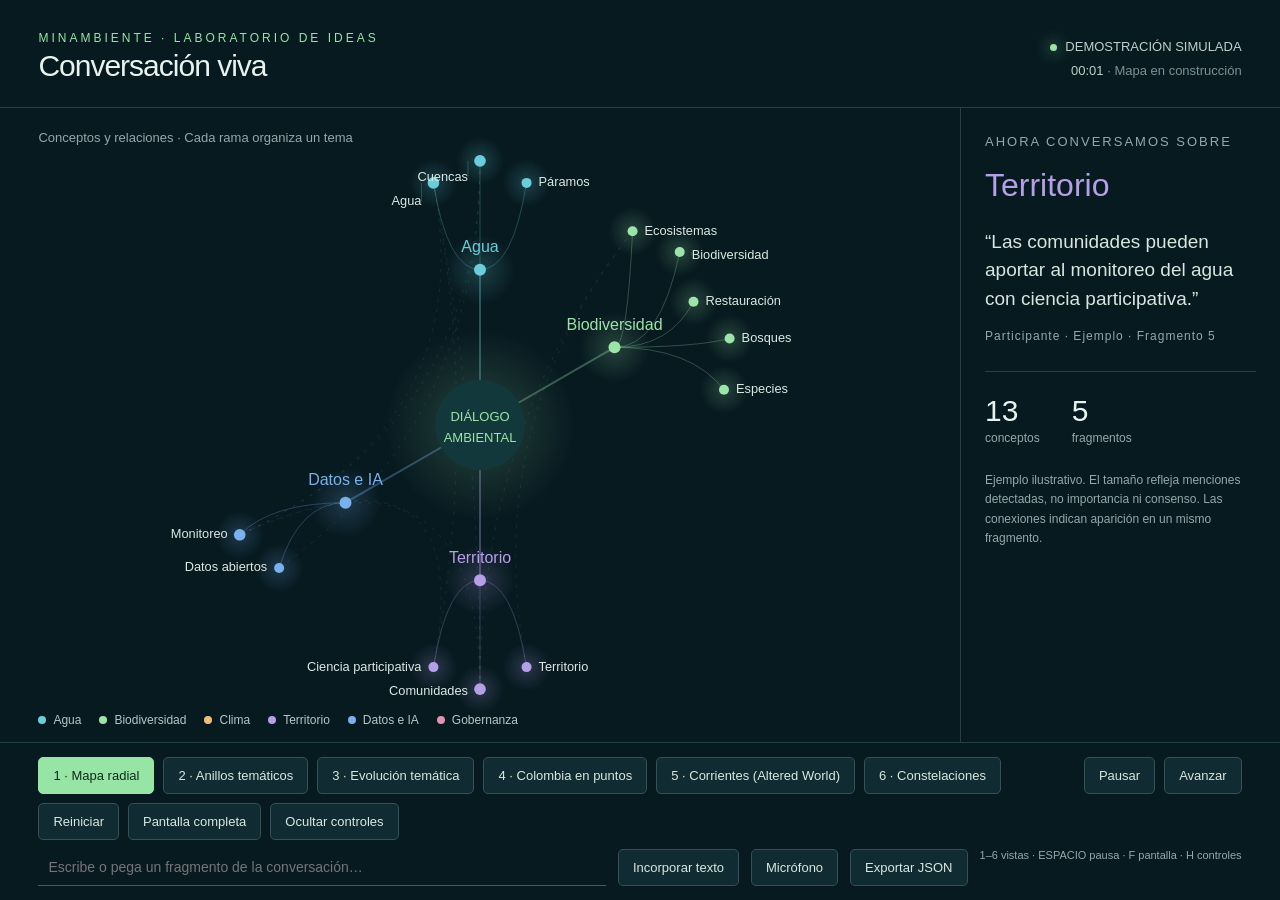
==== docs/index.html @ 8b717e61 "feat(demo): preparar pagina de inicio para GitHub Pages Publicar la demo autonoma v4 desde docs/inde" ====
<!doctype html><html lang="es"><meta charset="utf-8"><meta name="viewport" content="width=device-width,initial-scale=1"><title>MinAmbiente · Conversación viva</title><style>
:root{color-scheme:dark;--bg:#071a20;--ink:#e9f3ed;--muted:#91aaa9;--green:#96e5a5}*{box-sizing:border-box}body{display:grid;grid-template-rows:108px minmax(0,1fr) auto;height:100vh;margin:0;background:var(--bg);color:var(--ink);font-family:Segoe UI,Arial,sans-serif;overflow:hidden}header{height:108px;padding:25px 3vw 15px;display:flex;justify-content:space-between;align-items:center;border-bottom:1px solid #234047}h1{font-size:30px;margin:4px 0;font-weight:500;letter-spacing:-1px}.eyebrow{font-size:12px;letter-spacing:3px;color:var(--green);text-transform:uppercase}.status{color:#c1cfc7;font-size:13px;text-align:right;line-height:1.8}.dot{display:inline-block;background:var(--green);width:7px;height:7px;border-radius:50%;box-shadow:0 0 15px #96e5a5;margin-right:8px}.layout{display:grid;grid-template-columns:minmax(0,1fr) 320px;min-height:0;height:auto}.stage{position:relative;min-height:0}canvas{width:100%;height:100%;display:block}.caption{position:absolute;top:22px;left:3vw;font-size:13px;color:var(--muted);max-width:80%}.legend{position:absolute;bottom:15px;left:3vw;display:flex;gap:18px;flex-wrap:wrap;font-size:12px;color:#b4c8c6}.legend i{display:inline-block;width:8px;height:8px;border-radius:50%;margin-right:7px}aside{border-left:1px solid #234047;padding:26px 24px;overflow:auto}aside h2{font-size:13px;text-transform:uppercase;letter-spacing:2px;color:var(--muted);font-weight:400;margin:0 0 18px}.focus{font-size:32px;line-height:1.15;color:var(--green);margin:10px 0 24px}.quote{font-size:19px;line-height:1.5;margin:0;color:#d9e6dd}.speaker{font-size:12px;letter-spacing:1px;color:var(--muted);margin:16px 0 28px}.metrics{display:flex;gap:32px;border-top:1px solid #234047;padding-top:22px}.metrics b{display:block;font-size:30px;font-weight:400}.metrics small{font-size:12px;color:var(--muted)}.info{font-size:12px;color:var(--muted);line-height:1.6;margin-top:25px}.controls{min-height:130px;height:auto;border-top:1px solid #234047;padding:14px 3vw;display:flex;flex-wrap:wrap;gap:9px;align-content:center;align-items:center}button,select{font:inherit;font-size:13px;border:1px solid #345157;border-radius:5px;background:#112b32;color:#d8e8df;padding:10px 14px;cursor:pointer}button.active{background:var(--green);color:#102921;border-color:var(--green)}button:hover{border-color:var(--green)}button:focus-visible,input:focus-visible{outline:2px solid #b2f4cf;outline-offset:3px}.grow{flex:1}input{min-width:200px;flex:1;background:transparent;border:0;border-bottom:1px solid #426064;padding:10px;color:white;font-size:14px}.entry{width:100%;display:flex;gap:12px}.key{color:var(--muted);font-size:11px}.clean aside,.clean .controls,.clean .caption{display:none}.clean .layout{grid-template-columns:1fr;height:auto}@media(max-width:850px){.layout{grid-template-columns:minmax(0,1fr) 240px}aside{padding:20px 15px}.focus{font-size:23px}.quote{font-size:16px}.controls{height:180px}.layout{height:auto}.key{display:none}button{padding:8px}h1{font-size:24px}}
</style><header><div><div class="eyebrow">MinAmbiente · Laboratorio de ideas</div><h1>Conversación viva</h1></div><div class="status"><span class="dot"></span><span id="source">DEMOSTRACIÓN SIMULADA</span><br><span id="clock">00:00</span> <span style="color:#789491"> · Mapa en construcción</span></div></header><main class="layout"><section class="stage"><div class="caption" id="caption"></div><canvas id="viz" aria-label="Visualización de conceptos de la conversación"></canvas><div class="legend" id="legend"></div></section><aside><h2>Ahora conversamos sobre</h2><div class="focus" id="focus">Territorio</div><p class="quote" id="quote" aria-live="polite"></p><div class="speaker" id="speaker"></div><div class="metrics"><div><b id="concepts">0</b><small>conceptos</small></div><div><b id="fragments">0</b><small>fragmentos</small></div></div><p class="info" id="info">Ejemplo ilustrativo. El tamaño refleja menciones detectadas, no importancia ni consenso. Las conexiones indican aparición en un mismo fragmento.</p></aside></main><footer class="controls"><button class="active" data-view="radial">1 · Mapa radial</button><button data-view="sunburst">2 · Anillos temáticos</button><button data-view="flow">3 · Evolución temática</button><button data-view="particles">4 · Colombia en puntos</button><button data-view="field">5 · Corrientes (Altered World)</button><button data-view="constellation">6 · Constelaciones</button><span class="grow"></span><button id="play">Pausar</button><button id="next">Avanzar</button><button id="reset">Reiniciar</button><button id="screen">Pantalla completa</button><button id="hide">Ocultar controles</button><div class="entry"><input id="text" placeholder="Escribe o pega un fragmento de la conversación…" aria-label="Texto de la conversación"><button id="add">Incorporar texto</button><button id="mic">Micrófono</button><button id="export">Exportar JSON</button><span class="key">1–6 vistas · ESPACIO pausa · F pantalla · H controles</span></div></footer><script>
'use strict';
const themes=[['Agua','#69cddb',['agua','cuenca','río','hidrica','hídrica','páramo']],['Biodiversidad','#9ce4a7',['biodiversidad','bosque','especie','restaur','ecosistema']],['Clima','#edbc79',['clima','climát','carbono','emision','emisión','sequía']],['Territorio','#b5a0e8',['territorio','comunidad','particip','campesin','indígena']],['Datos e IA','#78b1ee',['dato','inteligencia','sensor','satel','satél','modelo','monitoreo']],['Gobernanza','#e393ad',['gobernanza','decisión','decision','política','articul','transparen']]];
const script=[
['El territorio es el punto de partida. Las comunidades conocen sus ecosistemas y sus necesidades.',['Territorio','Comunidades','Ecosistemas'],[3,3,1]],
['La protección del agua exige cuidar las cuencas y los páramos.',['Agua','Cuencas','Páramos'],[0,0,0]],
['Con datos abiertos y monitoreo podemos comprender mejor qué ocurre en cada cuenca.',['Datos abiertos','Monitoreo','Cuencas'],[4,4,0]],
['La biodiversidad necesita restauración de bosques y protección de especies.',['Biodiversidad','Restauración','Bosques','Especies'],[1,1,1,1]],
['Las comunidades pueden aportar al monitoreo del agua con ciencia participativa.',['Comunidades','Monitoreo','Agua','Ciencia participativa'],[3,4,0,3]],
['El cambio climático modifica las lluvias y aumenta el riesgo de sequía.',['Cambio climático','Lluvias','Sequía'],[2,0,2]],
['La inteligencia artificial puede apoyar el análisis de imágenes satelitales de los bosques.',['Inteligencia artificial','Imágenes satelitales','Bosques'],[4,4,1]],
['Es necesario conectar los datos abiertos con decisiones públicas transparentes.',['Datos abiertos','Decisiones públicas','Transparencia'],[4,5,5]],
['La restauración de ecosistemas también contribuye a la captura de carbono.',['Restauración','Ecosistemas','Carbono'],[1,1,2]],
['La gobernanza del agua necesita participación de comunidades y articulación institucional.',['Gobernanza del agua','Agua','Comunidades','Articulación'],[5,0,3,5]],
['Los sensores y los modelos pueden apoyar alertas tempranas ante sequías.',['Sensores','Modelos','Alertas tempranas','Sequía'],[4,4,2,2]],
['El territorio requiere políticas construidas con participación y evidencia.',['Territorio','Políticas públicas','Participación','Datos abiertos'],[3,5,3,4]],
['Proteger la biodiversidad y el agua demanda decisiones que integren conocimiento local y datos.',['Biodiversidad','Agua','Decisiones públicas','Datos abiertos'],[1,0,5,4]],
['La inteligencia artificial debe apoyar a las comunidades y fortalecer la transparencia.',['Inteligencia artificial','Comunidades','Transparencia'],[4,3,5]],
['Nuestra conversación conecta territorio, agua, biodiversidad y acción climática.',['Territorio','Agua','Biodiversidad','Cambio climático'],[3,0,1,2]]];
const $=id=>document.getElementById(id),canvas=$('viz'),ctx=canvas.getContext('2d');let W,H,dpr,view='radial',playing=true,idx=0,last=performance.now(),start=last,active=0,events=[],nodes=new Map(),edges=new Map(),seen=new Set(),focusNode=null,recognition=null,manualId=0;
const modes={constellation:'Constelaciones temáticas · Cada grupo de puntos crece con las menciones',radial:'Conceptos y relaciones · Cada rama organiza un tema',sunburst:'Distribución de menciones · Tema y concepto',flow:'Evolución por fragmento · Proporción temática detectada',particles:'Colombia se construye con la conversación · Colores temáticos, sin atribución regional',field:'Corrientes generativas · Inspiración en Altered World, vinculada a las menciones temáticas'};
$('legend').innerHTML=themes.map(t=>'<span><i style="background:'+t[1]+'"></i>'+t[0]+'</span>').join('');
function resize(){dpr=Math.min(devicePixelRatio||1,2);W=canvas.clientWidth;H=canvas.clientHeight;canvas.width=W*dpr;canvas.height=H*dpr;ctx.setTransform(dpr,0,0,dpr,0,0)}new ResizeObserver(resize).observe(canvas);
function norm(t){return String(t).normalize('NFD').replace(/[\u0300-\u036f]/g,'').toLowerCase()}
function infer(text){const result=[];for(let g=0;g<themes.length;g++){for(const key of themes[g][2])if(norm(text).includes(norm(key))){result.push({label:themes[g][0],theme:g});break}}return result}
function ingest(ev){if(!ev||typeof ev.text!=='string'||!ev.text.trim())return false;const id=String(ev.id||'manual-'+(++manualId));if(seen.has(id))return false;seen.add(id);const cs=(Array.isArray(ev.concepts)?ev.concepts:infer(ev.text)).filter(c=>c&&typeof c.label==='string'&&c.label.trim()).slice(0,10).map(c=>({label:c.label.trim().slice(0,50),theme:Number.isInteger(c.theme)&&c.theme>=0&&c.theme<6?c.theme:4}));const local=new Set(),hist=Array(6).fill(0);for(const c of cs){const k=norm(c.label);if(local.has(k))continue;local.add(k);let n=nodes.get(k);if(!n){n={...c,key:k,count:0,born:performance.now(),x:W/2,y:H/2};nodes.set(k,n)}n.count++;n.last=performance.now();hist[n.theme]++;}const keys=[...local];for(let i=0;i<keys.length;i++)for(let j=i+1;j<keys.length;j++){const key=[keys[i],keys[j]].sort().join('::');let e=edges.get(key)||{a:keys[i],b:keys[j],count:0};e.count++;edges.set(key,e)}const item={id,text:ev.text.trim(),speaker:ev.speaker||'Intervención',concepts:cs,hist,at:new Date().toISOString()};events.push(item);if(events.length>150)events.shift();active=hist.indexOf(Math.max(...hist));$('quote').textContent='“'+item.text+'”';$('speaker').textContent=item.speaker+' · Fragmento '+events.length;$('focus').textContent=cs.length?themes[active][0]:'Sin tema detectado';$('focus').style.color=cs.length?themes[active][1]:'#91aaa9';$('concepts').textContent=nodes.size;$('fragments').textContent=events.length;return true}
function step(){if(idx>=script.length){playing=false;$('play').textContent='Reproducir';return}const [text,labels,gs]=script[idx];ingest({id:'demo-'+idx,text,speaker:idx%3===1?'Participante · Ejemplo':'Ponente · Ejemplo',concepts:labels.map((label,i)=>({label,theme:gs[i]}))});idx++;last=performance.now();}
function setView(v){if(!modes[v])return;view=v;if(v==='particles'){mapEntered=performance.now();mapBirth=[];}$('caption').textContent=modes[v];document.querySelectorAll('[data-view]').forEach(b=>b.classList.toggle('active',b.dataset.view===v));$('info').textContent=v==='particles'?'Silueta continental simplificada de Colombia (Natural Earth). Los puntos representan el avance de la conversación. Los colores son temas, sin localización geográfica.':v==='field'?'Interpretación de campos de flujo inspirada en Altered World (Mike Bostock y Gerard Ferrandez). Las corrientes son arte generativo: el color refleja menciones y el movimiento no mide flujos reales.':'Ejemplo ilustrativo. El tamaño refleja menciones detectadas, no importancia ni consenso. Las conexiones indican aparición en un mismo fragmento.'}document.querySelectorAll('[data-view]').forEach(b=>b.onclick=()=>setView(b.dataset.view));
function label(text,x,y,size=15,color='#e0eee8',align='center'){ctx.font=size+'px Arial, DejaVu Sans';ctx.textAlign=align;ctx.textBaseline='middle';ctx.fillStyle=color;ctx.fillText(text,x,y)}
function glow(x,y,r,color){const gr=ctx.createRadialGradient(x,y,0,x,y,r);gr.addColorStop(0,color+'35');gr.addColorStop(1,color+'00');ctx.fillStyle=gr;ctx.beginPath();ctx.arc(x,y,r,0,Math.PI*2);ctx.fill()}
function point(x,y,r,color){ctx.fillStyle=color;ctx.beginPath();ctx.arc(x,y,r,0,Math.PI*2);ctx.fill()}
function smartLabels(items){for(const side of ['left','right']){const list=items.filter(v=>v.align===side).sort((a,b)=>a.y-b.y);let prev=45;for(const v of list){v.yy=Math.max(v.y,prev+24);prev=v.yy}if(list.length&&prev>H-45){let next=H-21;for(let i=list.length-1;i>=0;i--){list[i].yy=Math.min(list[i].yy,next-24);next=list[i].yy}}for(const v of list){if(Math.abs(v.yy-v.y)>3){ctx.strokeStyle='#91aaa94a';ctx.beginPath();ctx.moveTo(v.x,v.y);ctx.lineTo(v.x,v.yy);ctx.stroke()}label(v.text,v.x,v.yy,v.size||15,v.color||'#dce9e2',v.align)}}}
function radial(t){const labels=[];const cx=W/2,cy=H/2,R=Math.min(W*.27,H*.245),outer=R*1.62;const positions=new Map();for(let g=0;g<6;g++){const a=g*Math.PI/3-Math.PI/2,x=cx+Math.cos(a)*R,y=cy+Math.sin(a)*R,group=[...nodes.values()].filter(n=>n.theme===g);if(!group.length)continue;ctx.strokeStyle=themes[g][1]+'55';ctx.lineWidth=2;ctx.beginPath();ctx.moveTo(cx,cy);ctx.lineTo(x,y);ctx.stroke();glow(x,y,35,themes[g][1]);point(x,y,6,themes[g][1]);label(themes[g][0],x,y-22,Math.max(14,Math.min(W/60,20)),themes[g][1]);group.forEach((n,i)=>{const angle=a+(i-(group.length-1)/2)*Math.min(.19,.82/Math.max(1,group.length-1)),r=outer+(i%2)*18,tx=cx+Math.cos(angle)*r,ty=cy+Math.sin(angle)*r;n.x+=(tx-n.x)*.06;n.y+=(ty-n.y)*.06;positions.set(n.key,n);ctx.strokeStyle=themes[g][1]+'45';ctx.lineWidth=1;ctx.beginPath();ctx.moveTo(x,y);ctx.quadraticCurveTo(x+(n.x-x)*.7,y,n.x,n.y);ctx.stroke();point(n.x,n.y,3+Math.sqrt(n.count)*2,themes[g][1]);if(t-n.last<1800)glow(n.x,n.y,24,themes[g][1]);let align=n.x>cx?'left':'right';labels.push({text:n.label,x:n.x+(align==='left'?12:-12),y:n.y,size:Math.max(12,Math.min(W/75,17)),align});});}for(const e of edges.values()){const a=positions.get(e.a),b=positions.get(e.b);if(a&&b&&a.theme!==b.theme){ctx.strokeStyle='#a5dadb18';ctx.setLineDash([3,7]);ctx.beginPath();ctx.moveTo(a.x,a.y);ctx.quadraticCurveTo(cx,cy,b.x,b.y);ctx.stroke();ctx.setLineDash([])}}smartLabels(labels);glow(cx,cy,95,'#9ce4a7');point(cx,cy,45,'#12383b');label('DIÁLOGO',cx,cy-8,13,'#9ce4a7');label('AMBIENTAL',cx,cy+13,13,'#9ce4a7')}
function sunburst(){const labels=[];const cx=W*.48,cy=H*.51,r=Math.min(H*.32,W*.25),arr=[...nodes.values()],total=arr.reduce((a,n)=>a+n.count,0)||1;let a=-Math.PI/2;for(let g=0;g<6;g++){const group=arr.filter(n=>n.theme===g),sum=group.reduce((v,n)=>v+n.count,0),end=a+sum/total*Math.PI*2;if(!sum)continue;arc(a,end,r*.43,r*.79,themes[g][1],.78);const mid=(a+end)/2;label(themes[g][0],cx+Math.cos(mid)*r*.62,cy+Math.sin(mid)*r*.62,14,'#071a20');let sub=a;for(const n of group){const b=sub+n.count/total*Math.PI*2;arc(sub,b,r*.82,r*1.18,themes[g][1],.35+.5*n.count/Math.max(...group.map(v=>v.count)));if(b-sub>.09){const m=(sub+b)/2,x=cx+Math.cos(m)*r*1.26,y=cy+Math.sin(m)*r*1.26;labels.push({text:n.label,x,y,size:Math.max(11,Math.min(16,W/85)),align:Math.cos(m)>0?'left':'right'})}sub=b}a=end}smartLabels(labels);label(String(total),cx,cy-10,44);label('menciones',cx,cy+27,15,'#91aaa9');function arc(a,b,r1,r2,color,alpha){ctx.globalAlpha=alpha;ctx.beginPath();ctx.arc(cx,cy,r2,a+.005,b-.005);ctx.arc(cx,cy,r1,b-.005,a+.005,true);ctx.closePath();ctx.fillStyle=color;ctx.fill();ctx.globalAlpha=1}}
function flow(){const arr=events.slice(-35),left=60,right=W-70,top=H*.2,height=H*.55;label('Cómo se distribuyen los temas a lo largo de la conversación',left,70,19,'#d3e5de','left');if(!arr.length)return;const ww=(right-left)/Math.max(1,arr.length-1);function bounds(i,g){const hist=arr[i].hist,s=hist.reduce((a,b)=>a+b,0)||1;return [top+hist.slice(0,g).reduce((a,b)=>a+b,0)/s*height,top+hist.slice(0,g+1).reduce((a,b)=>a+b,0)/s*height]}for(let g=0;g<6;g++){ctx.beginPath();arr.forEach((_,i)=>{const y=bounds(i,g)[0],x=arr.length===1?left+i*ww: left+i*ww;i?ctx.lineTo(x,y):ctx.moveTo(x,y)});for(let i=arr.length-1;i>=0;i--)ctx.lineTo(left+i*ww,bounds(i,g)[1]);ctx.closePath();ctx.fillStyle=themes[g][1]+'a6';ctx.fill()}for(let i=0;i<arr.length;i++){if(i%3===0||i===arr.length-1)label(String(events.length-arr.length+i+1),left+i*ww,top+height+28,13,'#91aaa9')}label('Fragmento de la charla',W/2,top+height+65,14,'#91aaa9');label('100%',left-12,top,12,'#91aaa9','right');label('0%',left-12,top+height,12,'#91aaa9','right')}

// Silueta simplificada de Natural Earth 1:110m, dominio público.
// https://github.com/nvkelso/natural-earth-vector/blob/master/geojson/ne_110m_admin_0_countries.geojson
const colombia={"type":"Polygon","coordinates":[[[-66.876326,1.253361],[-67.065048,1.130112],[-67.259998,1.719999],[-67.53781,2.037163],[-67.868565,1.692455],[-69.816973,1.714805],[-69.804597,1.089081],[-69.218638,0.985677],[-69.252434,0.602651],[-69.452396,0.706159],[-70.015566,0.541414],[-70.020656,-0.185156],[-69.577065,-0.549992],[-69.420486,-1.122619],[-69.444102,-1.556287],[-69.893635,-4.298187],[-70.394044,-3.766591],[-70.692682,-3.742872],[-70.047709,-2.725156],[-70.813476,-2.256865],[-71.413646,-2.342802],[-71.774761,-2.16979],[-72.325787,-2.434218],[-73.070392,-2.308954],[-73.659504,-1.260491],[-74.122395,-1.002833],[-74.441601,-0.53082],[-75.106625,-0.057205],[-75.373223,-0.152032],[-75.801466,0.084801],[-76.292314,0.416047],[-76.57638,0.256936],[-77.424984,0.395687],[-77.668613,0.825893],[-77.855061,0.809925],[-78.855259,1.380924],[-78.990935,1.69137],[-78.617831,1.766404],[-78.662118,2.267355],[-78.42761,2.629556],[-77.931543,2.696606],[-77.510431,3.325017],[-77.12769,3.849636],[-77.496272,4.087606],[-77.307601,4.667984],[-77.533221,5.582812],[-77.318815,5.845354],[-77.476661,6.691116],[-77.881571,7.223771],[-77.753414,7.70984],[-77.431108,7.638061],[-77.242566,7.935278],[-77.474723,8.524286],[-77.353361,8.670505],[-76.836674,8.638749],[-76.086384,9.336821],[-75.6746,9.443248],[-75.664704,9.774003],[-75.480426,10.61899],[-74.906895,11.083045],[-74.276753,11.102036],[-74.197223,11.310473],[-73.414764,11.227015],[-72.627835,11.731972],[-72.238195,11.95555],[-71.75409,12.437303],[-71.399822,12.376041],[-71.137461,12.112982],[-71.331584,11.776284],[-71.973922,11.608672],[-72.227575,11.108702],[-72.614658,10.821975],[-72.905286,10.450344],[-73.027604,9.73677],[-73.304952,9.152],[-72.78873,9.085027],[-72.660495,8.625288],[-72.439862,8.405275],[-72.360901,8.002638],[-72.479679,7.632506],[-72.444487,7.423785],[-72.198352,7.340431],[-71.960176,6.991615],[-70.674234,7.087785],[-70.093313,6.960376],[-69.38948,6.099861],[-68.985319,6.206805],[-68.265052,6.153268],[-67.695087,6.267318],[-67.34144,6.095468],[-67.521532,5.55687],[-67.744697,5.221129],[-67.823012,4.503937],[-67.621836,3.839482],[-67.337564,3.542342],[-67.303173,3.318454],[-67.809938,2.820655],[-67.447092,2.600281],[-67.181294,2.250638],[-66.876326,1.253361]]]}.coordinates[0];
let mapEntered=performance.now(),fieldW=0,fieldH=0,fieldParticles=[],mapBirth=[],topicCacheId=null,topicCum=[];
function hash(n){const x=Math.sin(n*127.1+311.7)*43758.5453;return x-Math.floor(x)}
const minLon=Math.min(...colombia.map(p=>p[0])),maxLon=Math.max(...colombia.map(p=>p[0])),minLat=Math.min(...colombia.map(p=>p[1])),maxLat=Math.max(...colombia.map(p=>p[1]));
function inside(x,y){let hit=false;for(let i=0,j=colombia.length-1;i<colombia.length;j=i++){const a=colombia[i],b=colombia[j];if(((a[1]>y)!==(b[1]>y))&&(x<(b[0]-a[0])*(y-a[1])/(b[1]-a[1])+a[0]))hit=!hit}return hit}
const mapPoints=[];for(let k=1;mapPoints.length<2600&&k<30000;k++){const x=minLon+hash(k*2)*(maxLon-minLon),y=minLat+hash(k*2+1)*(maxLat-minLat);if(inside(x,y))mapPoints.push([x,y,hash(k*8),hash(k*7)])}
function topicFor(v){const id=events.at(-1)?.id;if(topicCacheId!==id){topicCacheId=id;const weights=themes.map((_,g)=>[...nodes.values()].filter(n=>n.theme===g).reduce((a,n)=>a+n.count,0)),sum=weights.reduce((a,b)=>a+b,0)||1;let acc=0;topicCum=weights.map(w=>acc+=w/sum)}for(let g=0;g<6;g++)if(v<=topicCum[g])return g;return 0}
function particles(t){const scale=Math.min((W-180)/(maxLon-minLon),(H-155)/(maxLat-minLat)),ox=W*.48-(minLon+maxLon)/2*scale,oy=H*.50+(minLat+maxLat)/2*scale;const xy=p=>[ox+p[0]*scale,oy-p[1]*scale];ctx.beginPath();colombia.forEach((p,i)=>{const [x,y]=xy(p);i?ctx.lineTo(x,y):ctx.moveTo(x,y)});ctx.closePath();ctx.fillStyle='#0e2b30';ctx.fill();ctx.strokeStyle='#5c999155';ctx.lineWidth=1;ctx.stroke();const target=Math.min(mapPoints.length,events.length*175),progress=Math.min(1,(t-mapEntered)/3200),visible=Math.floor(target*progress);mapPoints.forEach((p,i)=>{const [x,y]=xy(p);if(i>=visible){if(i%4===0)point(x,y,.65,'#365954');return}if(mapBirth[i]===undefined)mapBirth[i]=t;const g=topicFor(p[2]),age=Math.min(1,(t-mapBirth[i])/700),ease=1-Math.pow(1-age,3),dx=(p[2]-.5)*180*(1-ease),dy=(p[3]-.5)*180*(1-ease);point(x+dx,y+dy,1.05+p[3]*.9,themes[g][1]);});label('COLOMBIA',W-55,H*.35,Math.min(34,W/35),'#e7f2ed','right');label(visible+' puntos',W-55,H*.35+47,21,'#9ce4a7','right');label('Una conversación que',W-55,H*.35+90,15,'#91aaa9','right');label('construimos juntos',W-55,H*.35+113,15,'#91aaa9','right');label('Silueta continental simplificada · Distribución artística de temas, sin datos regionales',W/2,H-55,12,'#91aaa9')}
// Campo de ruido interpolado: implementación propia, sin dependencias.
// Inspiración visual: https://observablehq.com/@mbostock/altered-world
// Mike Bostock, adaptación de "this alter world" de Gerard Ferrandez.
function noise(x,y){let i=Math.floor(x),j=Math.floor(y),u=x-i,v=y-j;u=u*u*(3-2*u);v=v*v*(3-2*v);const a=hash(i*73+j*137),b=hash((i+1)*73+j*137),c=hash(i*73+(j+1)*137),d=hash((i+1)*73+(j+1)*137);return (a+(b-a)*u)*(1-v)+(c+(d-c)*u)*v}
function field(t){if(fieldW!==W||fieldH!==H){fieldW=W;fieldH=H;fieldParticles=Array.from({length:900},(_,i)=>({x:hash(i*3)*W,y:65+hash(i*3+1)*(H-130),seed:hash(i*3+2),trail:[]}))}const tick=t*.000014;const recent=events.length&&t-last<1800;for(const p of fieldParticles){const g=topicFor(p.seed),n=noise(p.x*.003+tick,p.y*.003+tick*.6)+.3*noise(p.x*.008-tick,p.y*.008);const angle=n*Math.PI*4.5;const speed=recent?2.8:1.5;p.x+=Math.cos(angle)*speed+.32;p.y+=Math.sin(angle)*speed;p.trail.push([p.x,p.y]);if(p.trail.length>80)p.trail.shift();if(p.x<-5||p.x>W+5||p.y<58||p.y>H-62){p.x=hash(t+p.seed)*W;p.y=70+hash(t+p.seed*8)*(H-145);p.trail=[]}if(p.trail.length>1){ctx.beginPath();p.trail.forEach((v,i)=>i?ctx.lineTo(...v):ctx.moveTo(...v));ctx.strokeStyle=themes[g][1]+'80';ctx.lineWidth=1.1;ctx.stroke();point(p.x,p.y,recent?1.5:.8,themes[g][1]+'b0')}}ctx.fillStyle='#071a20c9';ctx.fillRect(38,58,Math.min(620,W-76),78);label('Corrientes de la conversación',55,80,25,'#e7f2ed','left');label('Los colores siguen los temas. Las trayectorias son generativas.',55,113,14,'#91aaa9','left');label('Inspirado en Altered World · Mike Bostock / Gerard Ferrandez · Interpretación propia',W/2,H-53,12,'#91aaa9')}
function constellation(t){const arr=[...nodes.values()];for(let g=0;g<6;g++){const a=g*Math.PI/3-Math.PI/2,cx=W/2+Math.cos(a)*Math.min(W*.25,H*.29),cy=H/2+Math.sin(a)*H*.27;glow(cx,cy,100,themes[g][1]);const group=arr.filter(n=>n.theme===g);let p=0;for(const n of group){for(let k=0;k<n.count*12;k++){const z=p++,angle=z*2.399963,r=4*Math.sqrt(z),x=cx+Math.cos(angle)*r+Math.sin(t/1700+z)*3,y=cy+Math.sin(angle)*r+Math.cos(t/1500+z)*3;point(x,y,1.2+(k%4)*.3,themes[g][1])}}label(themes[g][0],cx,cy-80,20,themes[g][1]);const top=group.sort((a,b)=>b.count-a.count)[0];if(top)label(top.label,cx,cy+80,14,'#c5dad0')}}
function render(t){ctx.fillStyle='#071a20';ctx.fillRect(0,0,W,H);if(view==='radial')radial(t);else if(view==='sunburst')sunburst();else if(view==='flow')flow();else if(view==='particles')particles(t);else if(view==='constellation')constellation(t);else field(t);if(playing&&t-last>6000)step();const s=Math.floor((t-start)/1000);$('clock').textContent=String(Math.floor(s/60)).padStart(2,'0')+':'+String(s%60).padStart(2,'0');requestAnimationFrame(render)}
function toggle(){playing=!playing;last=performance.now();$('play').textContent=playing?'Pausar':'Reproducir'}$('play').onclick=toggle;$('next').onclick=step;$('reset').onclick=()=>{nodes.clear();edges.clear();seen.clear();events=[];idx=0;start=performance.now();playing=true;$('play').textContent='Pausar';$('source').textContent='DEMOSTRACIÓN SIMULADA';step();mapEntered=performance.now();mapBirth=[];fieldParticles=[];fieldW=0};async function fullscreen(){try{if(document.fullscreenElement)await document.exitFullscreen();else await document.documentElement.requestFullscreen()}catch(e){$('info').textContent='Usa F11 para abrir la pantalla completa del navegador.'}}$('screen').onclick=fullscreen;$('hide').onclick=()=>document.body.classList.toggle('clean');function add(){const text=$('text').value.trim();if(!text)return;playing=false;$('play').textContent='Reproducir';ingest({text,speaker:'Texto incorporado'});$('source').textContent='ENTRADA MANUAL · DETECCIÓN POR REGLAS';$('text').value=''}$('add').onclick=add;$('text').onkeydown=e=>{if(e.key==='Enter')add()};
$('export').onclick=()=>{const blob=new Blob([JSON.stringify({demo:true,method:'Conceptos de ejemplo o detección por reglas',events,concepts:[...nodes.values()].map(({label,theme,count})=>({label,theme:themes[theme][0],count})),connections:[...edges.values()]},null,2)],{type:'application/json'});const a=document.createElement('a');a.href=URL.createObjectURL(blob);a.download='conversacion_minambiente.json';a.click();setTimeout(()=>URL.revokeObjectURL(a.href),500)};
const SR=window.SpeechRecognition||window.webkitSpeechRecognition;$('mic').onclick=()=>{if(!SR){$('info').textContent='Este navegador no ofrece reconocimiento de voz. Usa entrada manual o conecta tu transcripción con minambiente.ingest().';return}if(recognition){recognition.stop();return}playing=false;$('play').textContent='Reproducir';const r=recognition=new SR();r.lang='es-CO';r.continuous=true;r.interimResults=false;r.onresult=e=>{for(let i=e.resultIndex;i<e.results.length;i++)if(e.results[i].isFinal)ingest({text:e.results[i][0].transcript,speaker:'Micrófono · Reglas locales'})};r.onstart=()=>{$('mic').textContent='Detener micrófono';$('source').textContent='MICRÓFONO · DETECCIÓN POR REGLAS'};r.onend=()=>{recognition=null;$('mic').textContent='Micrófono';$('source').textContent='MICRÓFONO DETENIDO'};r.onerror=e=>{$('info').textContent='Micrófono: '+e.error+'. Prueba en Chrome o Edge mediante HTTPS o localhost, o utiliza la entrada de texto.'};try{r.start()}catch(e){recognition=null;$('info').textContent='No fue posible iniciar el micrófono. Usa entrada manual.'}};
document.addEventListener('keydown',e=>{if(e.target.tagName==='INPUT')return;if(e.code==='Space'){e.preventDefault();toggle()}if(e.key.toLowerCase()==='f')fullscreen();if(e.key.toLowerCase()==='h')document.body.classList.toggle('clean');if('123456'.includes(e.key))setView(['radial','sunburst','flow','particles','field','constellation'][Number(e.key)-1])});canvas.onclick=e=>{if(view!=='radial')return;const b=canvas.getBoundingClientRect(),x=e.clientX-b.left,y=e.clientY-b.top;const n=[...nodes.values()].find(n=>Math.hypot(n.x-x,n.y-y)<22);if(n){$('focus').textContent=n.label;$('quote').textContent=events.filter(ev=>ev.concepts.some(c=>norm(c.label)===n.key)).at(-1)?.text||'';$('speaker').textContent=n.count+' menciones detectadas'}};
window.minambiente={ingest(ev){playing=false;$('play').textContent='Reproducir';$('source').textContent='TRANSCRIPCIÓN EXTERNA';return ingest(ev)},setView,advance:step,getState:()=>({events,concepts:[...nodes.values()],connections:[...edges.values()]})};
setView('radial');resize();for(let i=0;i<5;i++)step();requestAnimationFrame(render);
</script></html>
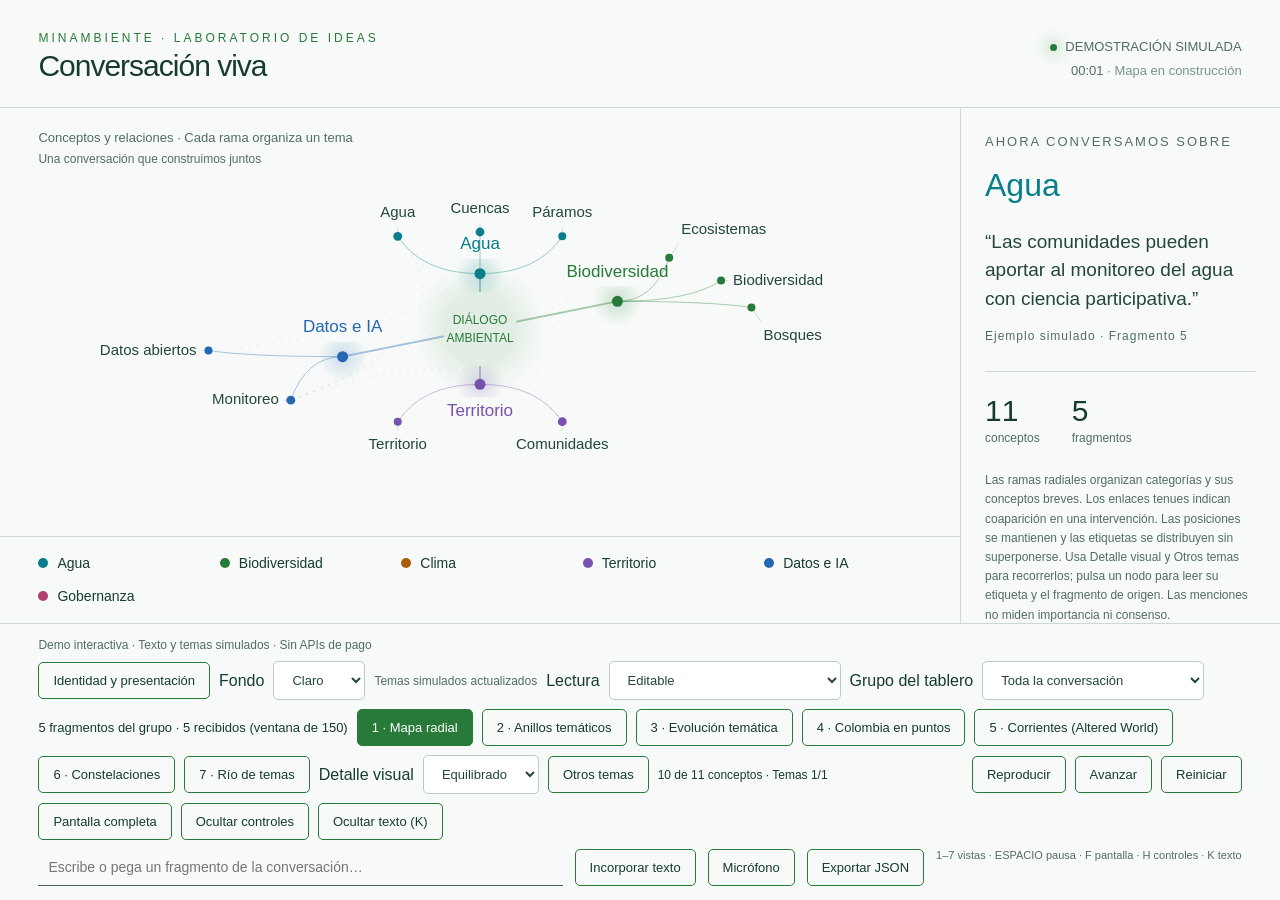
==== commit ecb36355: "feat(demo): actualizar GitHub Pages con el tablero actual Genera las dos entradas publicas desde vis" ====
--- a/docs/index.html
+++ b/docs/index.html
@@ -1,8 +1,28 @@
 <!doctype html><html lang="es"><meta charset="utf-8"><meta name="viewport" content="width=device-width,initial-scale=1"><title>MinAmbiente · Conversación viva</title><style>
-:root{color-scheme:dark;--bg:#071a20;--ink:#e9f3ed;--muted:#91aaa9;--green:#96e5a5}*{box-sizing:border-box}body{display:grid;grid-template-rows:108px minmax(0,1fr) auto;height:100vh;margin:0;background:var(--bg);color:var(--ink);font-family:Segoe UI,Arial,sans-serif;overflow:hidden}header{height:108px;padding:25px 3vw 15px;display:flex;justify-content:space-between;align-items:center;border-bottom:1px solid #234047}h1{font-size:30px;margin:4px 0;font-weight:500;letter-spacing:-1px}.eyebrow{font-size:12px;letter-spacing:3px;color:var(--green);text-transform:uppercase}.status{color:#c1cfc7;font-size:13px;text-align:right;line-height:1.8}.dot{display:inline-block;background:var(--green);width:7px;height:7px;border-radius:50%;box-shadow:0 0 15px #96e5a5;margin-right:8px}.layout{display:grid;grid-template-columns:minmax(0,1fr) 320px;min-height:0;height:auto}.stage{position:relative;min-height:0}canvas{width:100%;height:100%;display:block}.caption{position:absolute;top:22px;left:3vw;font-size:13px;color:var(--muted);max-width:80%}.legend{position:absolute;bottom:15px;left:3vw;display:flex;gap:18px;flex-wrap:wrap;font-size:12px;color:#b4c8c6}.legend i{display:inline-block;width:8px;height:8px;border-radius:50%;margin-right:7px}aside{border-left:1px solid #234047;padding:26px 24px;overflow:auto}aside h2{font-size:13px;text-transform:uppercase;letter-spacing:2px;color:var(--muted);font-weight:400;margin:0 0 18px}.focus{font-size:32px;line-height:1.15;color:var(--green);margin:10px 0 24px}.quote{font-size:19px;line-height:1.5;margin:0;color:#d9e6dd}.speaker{font-size:12px;letter-spacing:1px;color:var(--muted);margin:16px 0 28px}.metrics{display:flex;gap:32px;border-top:1px solid #234047;padding-top:22px}.metrics b{display:block;font-size:30px;font-weight:400}.metrics small{font-size:12px;color:var(--muted)}.info{font-size:12px;color:var(--muted);line-height:1.6;margin-top:25px}.controls{min-height:130px;height:auto;border-top:1px solid #234047;padding:14px 3vw;display:flex;flex-wrap:wrap;gap:9px;align-content:center;align-items:center}button,select{font:inherit;font-size:13px;border:1px solid #345157;border-radius:5px;background:#112b32;color:#d8e8df;padding:10px 14px;cursor:pointer}button.active{background:var(--green);color:#102921;border-color:var(--green)}button:hover{border-color:var(--green)}button:focus-visible,input:focus-visible{outline:2px solid #b2f4cf;outline-offset:3px}.grow{flex:1}input{min-width:200px;flex:1;background:transparent;border:0;border-bottom:1px solid #426064;padding:10px;color:white;font-size:14px}.entry{width:100%;display:flex;gap:12px}.key{color:var(--muted);font-size:11px}.clean aside,.clean .controls,.clean .caption{display:none}.clean .layout{grid-template-columns:1fr;height:auto}@media(max-width:850px){.layout{grid-template-columns:minmax(0,1fr) 240px}aside{padding:20px 15px}.focus{font-size:23px}.quote{font-size:16px}.controls{height:180px}.layout{height:auto}.key{display:none}button{padding:8px}h1{font-size:24px}}
-</style><header><div><div class="eyebrow">MinAmbiente · Laboratorio de ideas</div><h1>Conversación viva</h1></div><div class="status"><span class="dot"></span><span id="source">DEMOSTRACIÓN SIMULADA</span><br><span id="clock">00:00</span> <span style="color:#789491"> · Mapa en construcción</span></div></header><main class="layout"><section class="stage"><div class="caption" id="caption"></div><canvas id="viz" aria-label="Visualización de conceptos de la conversación"></canvas><div class="legend" id="legend"></div></section><aside><h2>Ahora conversamos sobre</h2><div class="focus" id="focus">Territorio</div><p class="quote" id="quote" aria-live="polite"></p><div class="speaker" id="speaker"></div><div class="metrics"><div><b id="concepts">0</b><small>conceptos</small></div><div><b id="fragments">0</b><small>fragmentos</small></div></div><p class="info" id="info">Ejemplo ilustrativo. El tamaño refleja menciones detectadas, no importancia ni consenso. Las conexiones indican aparición en un mismo fragmento.</p></aside></main><footer class="controls"><button class="active" data-view="radial">1 · Mapa radial</button><button data-view="sunburst">2 · Anillos temáticos</button><button data-view="flow">3 · Evolución temática</button><button data-view="particles">4 · Colombia en puntos</button><button data-view="field">5 · Corrientes (Altered World)</button><button data-view="constellation">6 · Constelaciones</button><span class="grow"></span><button id="play">Pausar</button><button id="next">Avanzar</button><button id="reset">Reiniciar</button><button id="screen">Pantalla completa</button><button id="hide">Ocultar controles</button><div class="entry"><input id="text" placeholder="Escribe o pega un fragmento de la conversación…" aria-label="Texto de la conversación"><button id="add">Incorporar texto</button><button id="mic">Micrófono</button><button id="export">Exportar JSON</button><span class="key">1–6 vistas · ESPACIO pausa · F pantalla · H controles</span></div></footer><script>
+:root{color-scheme:light;--bg:#f7faf8;--ink:#173b31;--muted:#536d64;--green:#287a38}[hidden]{display:none!important}*{box-sizing:border-box}body{display:grid;grid-template-rows:108px minmax(0,1fr) auto;height:100vh;margin:0;background:var(--bg);color:var(--ink);font-family:Segoe UI,Arial,sans-serif;overflow:hidden}header{height:108px;padding:25px 3vw 15px;display:flex;justify-content:space-between;align-items:center;border-bottom:1px solid #ccdad2}h1{font-size:30px;margin:4px 0;font-weight:500;letter-spacing:-1px}.eyebrow{font-size:12px;letter-spacing:3px;color:var(--green);text-transform:uppercase}.status{color:#536d64;font-size:13px;text-align:right;line-height:1.8}.dot{display:inline-block;background:var(--green);width:7px;height:7px;border-radius:50%;box-shadow:0 0 15px #287a38;margin-right:8px}.layout{display:grid;grid-template-columns:minmax(0,1fr) 320px;min-height:0;height:auto}.stage{position:relative;min-height:0}canvas{width:100%;height:100%;display:block}.caption{position:absolute;top:22px;left:3vw;font-size:13px;color:var(--muted);max-width:80%}.legend{position:absolute;bottom:15px;left:3vw;display:flex;gap:18px;flex-wrap:wrap;font-size:12px;color:#536d64}.legend i{display:inline-block;width:8px;height:8px;border-radius:50%;margin-right:7px}aside{border-left:1px solid #ccdad2;padding:26px 24px;overflow:auto}aside h2{font-size:13px;text-transform:uppercase;letter-spacing:2px;color:var(--muted);font-weight:400;margin:0 0 18px}.focus{font-size:32px;line-height:1.15;color:var(--green);margin:10px 0 24px}.quote{font-size:19px;line-height:1.5;margin:0;color:#24463c}.speaker{font-size:12px;letter-spacing:1px;color:var(--muted);margin:16px 0 28px}.metrics{display:flex;gap:32px;border-top:1px solid #ccdad2;padding-top:22px}.metrics b{display:block;font-size:30px;font-weight:400}.metrics small{font-size:12px;color:var(--muted)}.info{font-size:12px;color:var(--muted);line-height:1.6;margin-top:25px}.controls{max-height:36vh;overflow:auto;min-height:130px;height:auto;border-top:1px solid #ccdad2;padding:14px 3vw;display:flex;flex-wrap:wrap;gap:9px;align-content:center;align-items:center}button,select{font:inherit;font-size:13px;border:1px solid #b7cfc0;border-radius:5px;background:#ffffff;color:#24463c;padding:10px 14px;cursor:pointer}button.active{background:var(--green);color:#ffffff;border-color:var(--green)}button:hover{border-color:var(--green)}button:focus-visible,input:focus-visible{outline:2px solid #b2f4cf;outline-offset:3px}.grow{flex:1}input{min-width:200px;flex:1;background:transparent;border:0;border-bottom:1px solid #426064;padding:10px;color:#173b31;font-size:14px}.entry{width:100%;display:flex;gap:12px}.key{color:var(--muted);font-size:11px}.clean aside,.clean .controls,.clean .caption{display:none}.clean .layout{grid-template-columns:1fr;height:auto}@media(max-width:850px){.layout{grid-template-columns:minmax(0,1fr) 240px}aside{padding:20px 15px}.focus{font-size:23px}.quote{font-size:16px}.controls{height:180px}.layout{height:auto}.key{display:none}button{padding:8px}h1{font-size:24px}}
+[data-theme="dark"]{color-scheme:dark;--bg:#071a20;--ink:#e9f3ed;--muted:#91aaa9;--green:#96e5a5}[data-theme="dark"] header,[data-theme="dark"] aside,[data-theme="dark"] .controls,[data-theme="dark"] .metrics{border-color:#234047}[data-theme="dark"] .status,[data-theme="dark"] .legend{color:#b4c8c6}[data-theme="dark"] .quote{color:#d9e6dd}[data-theme="dark"] button,[data-theme="dark"] select{background:#112b32;color:#d8e8df;border-color:#345157}[data-theme="dark"] button.active{background:#96e5a5;color:#102921}[data-theme="dark"] input{color:#e9f3ed}[data-theme="dark"] .dot{box-shadow:0 0 15px #96e5a5}[data-theme="dark"] .controls a{color:#96e5a5!important}
+/* Give the theme key its own space so it never covers the lower branches. */
+.stage{display:grid;grid-template-rows:minmax(0,1fr) auto;overflow:hidden}
+.stage canvas{min-height:0;min-width:0}
+.legend{position:static;display:grid;grid-template-columns:repeat(auto-fit,minmax(min(150px,100%),1fr));gap:12px 24px;margin:0;padding:16px 3vw;max-height:24vh;overflow:auto;border-top:1px solid #ccdad2;background:var(--bg);font-size:14px;line-height:1.5;color:var(--ink)}
+.legend span{display:flex;align-items:flex-start;gap:9px;min-width:0;overflow-wrap:anywhere}
+.legend i{flex:0 0 10px;width:10px;height:10px;margin:5px 0 0}
+[data-theme="dark"] .legend{border-color:#234047;color:var(--ink)}
+@media(max-height:650px){.legend{padding:10px 3vw;gap:8px 18px;font-size:13px}}
+
+/* K controls the reading panel independently of the presentation controls. */
+.text-panel-open aside{display:block}
+.text-panel-open .layout{grid-template-columns:minmax(0,1fr) clamp(260px,28vw,420px)}
+.text-panel-closed aside{display:none}
+.text-panel-closed .layout{grid-template-columns:minmax(0,1fr)}
+.text-panel-open .quote{font-size:clamp(19px,1.65vw,27px);line-height:1.55;overflow-wrap:anywhere}
+.text-panel-open .focus{overflow-wrap:anywhere}
+@media(max-width:650px){.text-panel-open .layout{grid-template-columns:minmax(0,1fr);grid-template-rows:minmax(0,1fr) minmax(0,35%)}.text-panel-open aside{border-left:0;border-top:1px solid #ccdad2;padding:14px 20px}.text-panel-open aside .metrics,.text-panel-open aside .info{display:none}.text-panel-open .focus{font-size:21px;margin:8px 0}.text-panel-open .speaker{margin:10px 0}}
+.brand-description{position:absolute;top:40px;left:3vw;font-size:12px;color:var(--muted);max-width:85%;margin:4px 0}.clean .brand-description{display:none}</style><header><div><div class="eyebrow" data-brand="organization">MinAmbiente · Laboratorio de ideas</div><h1 data-brand="app_name">Conversación viva</h1></div><div class="status"><span class="dot"></span><span id="source">DEMOSTRACIÓN SIMULADA</span><br><span id="clock">00:00</span> <span style="color:#789491"> · Mapa en construcción</span></div></header><main class="layout"><section class="stage"><div class="caption" id="caption"></div><p class="brand-description" data-brand="description"></p><canvas id="viz" aria-label="Visualización de conceptos de la conversación"></canvas><div class="legend" id="legend"></div></section><aside id="textPanel" aria-label="Texto de la conversación"><h2 data-brand="panel_heading">Ahora conversamos sobre</h2><div class="focus" id="focus">Territorio</div><p class="quote" id="quote" aria-live="polite"></p><div class="speaker" id="speaker"></div><div class="metrics"><div><b id="concepts">0</b><small>conceptos</small></div><div><b id="fragments">0</b><small>fragmentos</small></div></div><p class="info" id="info">Ejemplo ilustrativo. El tamaño refleja menciones detectadas, no importancia ni consenso. Las conexiones indican aparición en un mismo fragmento.</p></aside></main><footer class="controls"><span class="demo-note">Demo interactiva · Texto y temas simulados · Sin APIs de pago</span><button id="demoSettings">Identidad y presentación</button><label for="demoTheme">Fondo</label><select id="demoTheme"><option value="light">Claro</option><option value="dark">Oscuro</option></select><span id="demoAnalysis" role="status"></span><label for="lensSelector">Lectura</label><select id="lensSelector"><option value="manual">Editable</option><option value="agenda">Agenda de ejemplo</option><option value="automatic">Temas automáticos · simulados</option></select><label for="groupSelector">Grupo del tablero</label><select id="groupSelector" aria-label="Grupo para todos los gráficos"><option value="all">Toda la conversación</option></select><span id="groupSummary" role="status" style="font-size:13px"></span><button class="active" data-view="radial">1 · Mapa radial</button><button data-view="sunburst">2 · Anillos temáticos</button><button data-view="flow">3 · Evolución temática</button><button data-view="particles">4 · Colombia en puntos</button><button data-view="field">5 · Corrientes (Altered World)</button><button data-view="constellation">6 · Constelaciones</button><button data-view="stream">7 · Río de temas</button><div id="streamControls" hidden style="width:100%;display:flex;flex-wrap:wrap;align-items:center;gap:12px"><label for="streamTime">Momento de la conversación</label><input id="streamTime" type="range" min="1" max="1" value="1" style="min-width:100px" aria-label="Revisar un fragmento de la conversación"><span id="streamPosition" role="status"></span><button id="streamLive">Volver al directo</button></div><label for="labelDensity">Detalle visual</label><select id="labelDensity"><option value="2">Compacto</option><option value="3" selected>Equilibrado</option><option value="4">Ampliado</option></select><button id="nextThemes">Otros temas</button><span id="displayBudget" role="status" style="font-size:12px"></span><span class="grow"></span><button id="play">Pausar</button><button id="next">Avanzar</button><button id="reset">Reiniciar</button><button id="screen">Pantalla completa</button><button id="hide">Ocultar controles</button><button id="toggleTextPanel" aria-controls="textPanel" aria-pressed="true">Ocultar texto (K)</button><div class="entry"><input id="text" placeholder="Escribe o pega un fragmento de la conversación…" aria-label="Texto de la conversación"><button id="add">Incorporar texto</button><button id="mic">Micrófono</button><button id="export">Exportar JSON</button><span class="key">1–7 vistas · ESPACIO pausa · F pantalla · H controles · K texto</span></div></footer><link rel="stylesheet" href="./demo-assets/branding.css"><link rel="stylesheet" href="./demo-assets/demo.css"><script id="appBranding" type="application/json">{"app_name":"Conversación viva","organization":"MinAmbiente · Laboratorio de ideas","description":"Una conversación que construimos juntos","center_top":"DIÁLOGO","center_bottom":"AMBIENTAL","panel_heading":"Ahora conversamos sobre","accent_color":"#287a38"}</script><script src="./demo-assets/branding.js"></script><script>
 'use strict';
-const themes=[['Agua','#69cddb',['agua','cuenca','río','hidrica','hídrica','páramo']],['Biodiversidad','#9ce4a7',['biodiversidad','bosque','especie','restaur','ecosistema']],['Clima','#edbc79',['clima','climát','carbono','emision','emisión','sequía']],['Territorio','#b5a0e8',['territorio','comunidad','particip','campesin','indígena']],['Datos e IA','#78b1ee',['dato','inteligencia','sensor','satel','satél','modelo','monitoreo']],['Gobernanza','#e393ad',['gobernanza','decisión','decision','política','articul','transparen']]];
+let displayTheme='light';
+const LIVE_MODE=false; // Public demo: no server or API credentials.
+let themes=[['Agua','#087e8b',['agua','cuenca','río','hidrica','hídrica','páramo']],['Biodiversidad','#287a38',['biodiversidad','bosque','especie','restaur','ecosistema']],['Clima','#a65d08',['clima','climát','carbono','emision','emisión','sequía']],['Territorio','#7852ae',['territorio','comunidad','particip','campesin','indígena']],['Datos e IA','#2567b2',['dato','inteligencia','sensor','satel','satél','modelo','monitoreo']],['Gobernanza','#b13f70',['gobernanza','decisión','decision','política','articul','transparen']]];
 const script=[
 ['El territorio es el punto de partida. Las comunidades conocen sus ecosistemas y sus necesidades.',['Territorio','Comunidades','Ecosistemas'],[3,3,1]],
 ['La protección del agua exige cuidar las cuencas y los páramos.',['Agua','Cuencas','Páramos'],[0,0,0]],
@@ -19,22 +39,126 @@
 ['Proteger la biodiversidad y el agua demanda decisiones que integren conocimiento local y datos.',['Biodiversidad','Agua','Decisiones públicas','Datos abiertos'],[1,0,5,4]],
 ['La inteligencia artificial debe apoyar a las comunidades y fortalecer la transparencia.',['Inteligencia artificial','Comunidades','Transparencia'],[4,3,5]],
 ['Nuestra conversación conecta territorio, agua, biodiversidad y acción climática.',['Territorio','Agua','Biodiversidad','Cambio climático'],[3,0,1,2]]];
-const $=id=>document.getElementById(id),canvas=$('viz'),ctx=canvas.getContext('2d');let W,H,dpr,view='radial',playing=true,idx=0,last=performance.now(),start=last,active=0,events=[],nodes=new Map(),edges=new Map(),seen=new Set(),focusNode=null,recognition=null,manualId=0;
-const modes={constellation:'Constelaciones temáticas · Cada grupo de puntos crece con las menciones',radial:'Conceptos y relaciones · Cada rama organiza un tema',sunburst:'Distribución de menciones · Tema y concepto',flow:'Evolución por fragmento · Proporción temática detectada',particles:'Colombia se construye con la conversación · Colores temáticos, sin atribución regional',field:'Corrientes generativas · Inspiración en Altered World, vinculada a las menciones temáticas'};
+const $=id=>document.getElementById(id),canvas=$('viz'),rawCtx=canvas.getContext('2d'),ctx=new Proxy(rawCtx,{get(target,key){const value=target[key];return typeof value==='function'?value.bind(target):value},set(target,key,value){target[key]=['fillStyle','strokeStyle'].includes(key)&&typeof value==='string'?paintColor(value):value;return true}});let W,H,dpr,view='radial',playing=true,idx=0,last=performance.now(),start=last,active=0,events=[],nodes=new Map(),edges=new Map(),seen=new Set(),focusNode=null,recognition=null,manualId=0;
+const modes={stream:'Río de temas · La conversación transforma las bandas con cada intervención',constellation:'Constelaciones temáticas · Cada grupo de puntos crece con las menciones',radial:'Conceptos y relaciones · Cada rama organiza un tema',sunburst:'Distribución de menciones · Tema y concepto',flow:'Evolución por fragmento · Proporción temática detectada',particles:'Colombia se construye con la conversación · Colores temáticos, sin atribución regional',field:'Corrientes generativas · Inspiración en Altered World, vinculada a las menciones temáticas'};
 $('legend').innerHTML=themes.map(t=>'<span><i style="background:'+t[1]+'"></i>'+t[0]+'</span>').join('');
+
+const darkPalette={'#f7faf8':'#071a20','#e2eee5':'#12383b','#24463c':'#e0eee8','#173b31':'#e9f3ed','#536d64':'#91aaa9','#287a38':'#9ce4a7','#087e8b':'#69cddb','#a65d08':'#edbc79','#7852ae':'#b5a0e8','#2567b2':'#78b1ee','#b13f70':'#e393ad','#b7cfc0':'#345157','#c8d7ce':'#345157','#ccdad2':'#234047','#317d75':'#a5dadb'};
+function paintColor(value){
+ if(displayTheme!=='dark'||!/^#[0-9a-f]{6}([0-9a-f]{2})?$/i.test(value))return value;
+ const base=value.slice(0,7).toLowerCase(),alpha=value.slice(7);if(darkPalette[base])return darkPalette[base]+alpha;
+ // Preserve custom category hues while raising their contrast against the dark canvas.
+ let channels=[1,3,5].map(i=>parseInt(base.slice(i,i+2),16));
+ function luminance(c){const values=c.map(v=>{v/=255;return v<=.04045?v/12.92:Math.pow((v+.055)/1.055,2.4)});return values[0]*.2126+values[1]*.7152+values[2]*.0722}
+ for(let i=0;i<18&&(luminance(channels)+.05)/(.009+.05)<4.5;i++)channels=channels.map(v=>Math.round(v+(255-v)*.1));
+ return '#'+channels.map(v=>v.toString(16).padStart(2,'0')).join('')+alpha;
+}
+function setTheme(theme){
+ displayTheme=theme==='dark'?'dark':'light';document.documentElement.dataset.theme=displayTheme;
+ if(window.setBranding)window.setBranding(window.appBranding);
+ const legend=$('legend');legend.replaceChildren();
+ themes.forEach((t,g)=>{if(selectedCategories&&!selectedCategories.has(categoryIds[g]))return;const span=document.createElement('span'),dot=document.createElement('i');dot.style.background=paintColor(t[1]);span.append(dot,document.createTextNode(t[0]));legend.append(span)});
+ $('focus').style.color=paintColor(themes[active]?.[1]||'#287a38');
+}
+
 function resize(){dpr=Math.min(devicePixelRatio||1,2);W=canvas.clientWidth;H=canvas.clientHeight;canvas.width=W*dpr;canvas.height=H*dpr;ctx.setTransform(dpr,0,0,dpr,0,0)}new ResizeObserver(resize).observe(canvas);
 function norm(t){return String(t).normalize('NFD').replace(/[\u0300-\u036f]/g,'').toLowerCase()}
 function infer(text){const result=[];for(let g=0;g<themes.length;g++){for(const key of themes[g][2])if(norm(text).includes(norm(key))){result.push({label:themes[g][0],theme:g});break}}return result}
-function ingest(ev){if(!ev||typeof ev.text!=='string'||!ev.text.trim())return false;const id=String(ev.id||'manual-'+(++manualId));if(seen.has(id))return false;seen.add(id);const cs=(Array.isArray(ev.concepts)?ev.concepts:infer(ev.text)).filter(c=>c&&typeof c.label==='string'&&c.label.trim()).slice(0,10).map(c=>({label:c.label.trim().slice(0,50),theme:Number.isInteger(c.theme)&&c.theme>=0&&c.theme<6?c.theme:4}));const local=new Set(),hist=Array(6).fill(0);for(const c of cs){const k=norm(c.label);if(local.has(k))continue;local.add(k);let n=nodes.get(k);if(!n){n={...c,key:k,count:0,born:performance.now(),x:W/2,y:H/2};nodes.set(k,n)}n.count++;n.last=performance.now();hist[n.theme]++;}const keys=[...local];for(let i=0;i<keys.length;i++)for(let j=i+1;j<keys.length;j++){const key=[keys[i],keys[j]].sort().join('::');let e=edges.get(key)||{a:keys[i],b:keys[j],count:0};e.count++;edges.set(key,e)}const item={id,text:ev.text.trim(),speaker:ev.speaker||'Intervención',concepts:cs,hist,at:new Date().toISOString()};events.push(item);if(events.length>150)events.shift();active=hist.indexOf(Math.max(...hist));$('quote').textContent='“'+item.text+'”';$('speaker').textContent=item.speaker+' · Fragmento '+events.length;$('focus').textContent=cs.length?themes[active][0]:'Sin tema detectado';$('focus').style.color=cs.length?themes[active][1]:'#91aaa9';$('concepts').textContent=nodes.size;$('fragments').textContent=events.length;return true}
+function ingest(ev,replay=false){if(!ev||typeof ev.text!=='string'||!ev.text.trim())return false;const id=String(ev.id||'manual-'+(++manualId));if(seen.has(id))return false;seen.add(id);if(ev.categories)applyCategories(ev.categories);if(!replay){rawEvents.push({...ev,id,categories:categoryIds.map((id,i)=>({id,name:themes[i][0],color:themes[i][1],keywords:themes[i][2]})),concepts:Array.isArray(ev.concepts)?ev.concepts:infer(ev.text)});if(rawEvents.length>150)rawEvents.shift();}const cs=(Array.isArray(ev.concepts)?ev.concepts:infer(ev.text)).filter(c=>c&&typeof c.label==='string'&&c.label.trim()).filter(c=>!selectedCategories||selectedCategories.has(categoryIds[c.theme])).slice(0,10).map(c=>({label:c.label.trim().slice(0,50),theme:Number.isInteger(c.theme)&&c.theme>=0&&c.theme<themes.length?c.theme:0}));const local=new Set(),hist=Array(themes.length).fill(0);for(const c of cs){const k=c.theme+'::'+norm(c.label);if(local.has(k))continue;local.add(k);let n=nodes.get(k);if(!n){n={...c,key:k,count:0,born:performance.now(),x:W/2,y:H/2};nodes.set(k,n)}n.count++;n.last=performance.now();hist[n.theme]++;}const keys=[...local];for(let i=0;i<keys.length;i++)for(let j=i+1;j<keys.length;j++){const key=[keys[i],keys[j]].sort().join('::');let e=edges.get(key)||{a:keys[i],b:keys[j],count:0};e.count++;edges.set(key,e)}const item={id,text:ev.text.trim(),speaker:ev.speaker||'Intervención',concepts:cs,hist,at:new Date().toISOString()};events.push(item);if(events.length>150){const old=events.shift(),oldKeys=[...new Set(old.concepts.map(c=>c.theme+'::'+norm(c.label)))];for(const key of oldKeys){const n=nodes.get(key);if(n&&--n.count<=0)nodes.delete(key)}for(let i=0;i<oldKeys.length;i++)for(let j=i+1;j<oldKeys.length;j++){const key=[oldKeys[i],oldKeys[j]].sort().join('::'),edge=edges.get(key);if(edge&&--edge.count<=0)edges.delete(key)}}if(cs.length)lastRelevant=performance.now();topicCacheId=null;active=hist.indexOf(Math.max(...hist));$('quote').textContent='“'+item.text+'”';$('speaker').textContent=item.speaker+' · Fragmento '+events.length;$('focus').textContent=cs.length?themes[active][0]:'Sin tema detectado';$('focus').style.color=cs.length?paintColor(themes[active][1]):paintColor('#536d64');$('concepts').textContent=nodes.size;$('fragments').textContent=events.filter(e=>e.concepts.length).length;updateGroupSummary();updateStreamControls();return true}
 function step(){if(idx>=script.length){playing=false;$('play').textContent='Reproducir';return}const [text,labels,gs]=script[idx];ingest({id:'demo-'+idx,text,speaker:idx%3===1?'Participante · Ejemplo':'Ponente · Ejemplo',concepts:labels.map((label,i)=>({label,theme:gs[i]}))});idx++;last=performance.now();}
-function setView(v){if(!modes[v])return;view=v;if(v==='particles'){mapEntered=performance.now();mapBirth=[];}$('caption').textContent=modes[v];document.querySelectorAll('[data-view]').forEach(b=>b.classList.toggle('active',b.dataset.view===v));$('info').textContent=v==='particles'?'Silueta continental simplificada de Colombia (Natural Earth). Los puntos representan el avance de la conversación. Los colores son temas, sin localización geográfica.':v==='field'?'Interpretación de campos de flujo inspirada en Altered World (Mike Bostock y Gerard Ferrandez). Las corrientes son arte generativo: el color refleja menciones y el movimiento no mide flujos reales.':'Ejemplo ilustrativo. El tamaño refleja menciones detectadas, no importancia ni consenso. Las conexiones indican aparición en un mismo fragmento.'}document.querySelectorAll('[data-view]').forEach(b=>b.onclick=()=>setView(b.dataset.view));
-function label(text,x,y,size=15,color='#e0eee8',align='center'){ctx.font=size+'px Arial, DejaVu Sans';ctx.textAlign=align;ctx.textBaseline='middle';ctx.fillStyle=color;ctx.fillText(text,x,y)}
-function glow(x,y,r,color){const gr=ctx.createRadialGradient(x,y,0,x,y,r);gr.addColorStop(0,color+'35');gr.addColorStop(1,color+'00');ctx.fillStyle=gr;ctx.beginPath();ctx.arc(x,y,r,0,Math.PI*2);ctx.fill()}
+function setView(v){if(!modes[v])return;$('nextThemes').hidden=!['radial','constellation'].includes(v);$('labelDensity').hidden=!['radial','sunburst','constellation'].includes(v);$('displayBudget').hidden=!['radial','constellation'].includes(v);$('streamControls').hidden=v!=='stream';view=v;if(v==='particles'){mapEntered=performance.now();mapBirth=[];}$('caption').textContent=modes[v];document.querySelectorAll('[data-view]').forEach(b=>b.classList.toggle('active',b.dataset.view===v));$('info').textContent=v==='radial'?'Las ramas radiales organizan categorías y sus conceptos breves. Los enlaces tenues indican coaparición en una intervención. Las posiciones se mantienen y las etiquetas se distribuyen sin superponerse. Usa Detalle visual y Otros temas para recorrerlos; pulsa un nodo para leer su etiqueta y el fragmento de origen. Las menciones no miden importancia ni consenso.':v==='stream'?'Cada banda es una categoría. Su grosor representa menciones de conceptos suavizadas sobre hasta tres fragmentos, en una ventana de 40 intervenciones. La altura no mide consenso ni importancia. Las transiciones se activan con el texto; el eje horizontal sigue el orden de intervención, no intervalos de tiempo iguales.':v==='particles'?'Silueta continental simplificada de Colombia (Natural Earth). Los puntos crecen según las menciones de conceptos del grupo, con saturación progresiva. Los colores reflejan su proporción temática; la ubicación es artística, sin atribución regional.':v==='field'?'Interpretación de campos de flujo inspirada en Altered World (Mike Bostock y Gerard Ferrandez). La cantidad de líneas refleja menciones del grupo (hasta 900) y nuevos conceptos producen un pulso breve. Los colores reflejan proporciones temáticas; las trayectorias son generativas y no miden flujos reales.':'Ejemplo ilustrativo. El tamaño refleja menciones detectadas, no importancia ni consenso. Las conexiones indican aparición en un mismo fragmento.'}document.querySelectorAll('[data-view]').forEach(b=>b.onclick=()=>setView(b.dataset.view));
+function textWidth(text,size){ctx.font=size+'px Arial, DejaVu Sans';const measured=ctx.measureText?.(String(text));return measured&&Number.isFinite(measured.width)?measured.width:String(text).length*size*.56}
+function fitText(text,width,size=15,maxWords=4){let full=String(text),words=full.trim().split(/\s+/),value=words.slice(0,maxWords).join(' '),cut=words.length>maxWords;while(value&&textWidth(value+(cut?'…':''),size)>Math.max(0,width)){value=value.slice(0,-1).trimEnd();cut=true}return value?value+(cut?'…':''):''}
+function label(text,x,y,size=15,color='#24463c',align='center',maxWidth=Infinity){if(y<12||y>H-12)return;const available=Math.min(maxWidth,align==='left'?W-x-18:align==='right'?x-18:2*Math.min(x-18,W-x-18));const display=fitText(text,available,size,Infinity);if(!display)return;ctx.font=size+'px Arial, DejaVu Sans';ctx.textAlign=align;ctx.textBaseline='middle';if(color==='ring-ink')rawCtx.fillStyle='#071a20';else ctx.fillStyle=color;ctx.fillText(display,x,y)}
+function glow(x,y,r,color){color=paintColor(color);const gr=ctx.createRadialGradient(x,y,0,x,y,r);gr.addColorStop(0,color+'35');gr.addColorStop(1,color+'00');ctx.fillStyle=gr;ctx.beginPath();ctx.arc(x,y,r,0,Math.PI*2);ctx.fill()}
 function point(x,y,r,color){ctx.fillStyle=color;ctx.beginPath();ctx.arc(x,y,r,0,Math.PI*2);ctx.fill()}
-function smartLabels(items){for(const side of ['left','right']){const list=items.filter(v=>v.align===side).sort((a,b)=>a.y-b.y);let prev=45;for(const v of list){v.yy=Math.max(v.y,prev+24);prev=v.yy}if(list.length&&prev>H-45){let next=H-21;for(let i=list.length-1;i>=0;i--){list[i].yy=Math.min(list[i].yy,next-24);next=list[i].yy}}for(const v of list){if(Math.abs(v.yy-v.y)>3){ctx.strokeStyle='#91aaa94a';ctx.beginPath();ctx.moveTo(v.x,v.y);ctx.lineTo(v.x,v.yy);ctx.stroke()}label(v.text,v.x,v.yy,v.size||15,v.color||'#dce9e2',v.align)}}}
-function radial(t){const labels=[];const cx=W/2,cy=H/2,R=Math.min(W*.27,H*.245),outer=R*1.62;const positions=new Map();for(let g=0;g<6;g++){const a=g*Math.PI/3-Math.PI/2,x=cx+Math.cos(a)*R,y=cy+Math.sin(a)*R,group=[...nodes.values()].filter(n=>n.theme===g);if(!group.length)continue;ctx.strokeStyle=themes[g][1]+'55';ctx.lineWidth=2;ctx.beginPath();ctx.moveTo(cx,cy);ctx.lineTo(x,y);ctx.stroke();glow(x,y,35,themes[g][1]);point(x,y,6,themes[g][1]);label(themes[g][0],x,y-22,Math.max(14,Math.min(W/60,20)),themes[g][1]);group.forEach((n,i)=>{const angle=a+(i-(group.length-1)/2)*Math.min(.19,.82/Math.max(1,group.length-1)),r=outer+(i%2)*18,tx=cx+Math.cos(angle)*r,ty=cy+Math.sin(angle)*r;n.x+=(tx-n.x)*.06;n.y+=(ty-n.y)*.06;positions.set(n.key,n);ctx.strokeStyle=themes[g][1]+'45';ctx.lineWidth=1;ctx.beginPath();ctx.moveTo(x,y);ctx.quadraticCurveTo(x+(n.x-x)*.7,y,n.x,n.y);ctx.stroke();point(n.x,n.y,3+Math.sqrt(n.count)*2,themes[g][1]);if(t-n.last<1800)glow(n.x,n.y,24,themes[g][1]);let align=n.x>cx?'left':'right';labels.push({text:n.label,x:n.x+(align==='left'?12:-12),y:n.y,size:Math.max(12,Math.min(W/75,17)),align});});}for(const e of edges.values()){const a=positions.get(e.a),b=positions.get(e.b);if(a&&b&&a.theme!==b.theme){ctx.strokeStyle='#a5dadb18';ctx.setLineDash([3,7]);ctx.beginPath();ctx.moveTo(a.x,a.y);ctx.quadraticCurveTo(cx,cy,b.x,b.y);ctx.stroke();ctx.setLineDash([])}}smartLabels(labels);glow(cx,cy,95,'#9ce4a7');point(cx,cy,45,'#12383b');label('DIÁLOGO',cx,cy-8,13,'#9ce4a7');label('AMBIENTAL',cx,cy+13,13,'#9ce4a7')}
-function sunburst(){const labels=[];const cx=W*.48,cy=H*.51,r=Math.min(H*.32,W*.25),arr=[...nodes.values()],total=arr.reduce((a,n)=>a+n.count,0)||1;let a=-Math.PI/2;for(let g=0;g<6;g++){const group=arr.filter(n=>n.theme===g),sum=group.reduce((v,n)=>v+n.count,0),end=a+sum/total*Math.PI*2;if(!sum)continue;arc(a,end,r*.43,r*.79,themes[g][1],.78);const mid=(a+end)/2;label(themes[g][0],cx+Math.cos(mid)*r*.62,cy+Math.sin(mid)*r*.62,14,'#071a20');let sub=a;for(const n of group){const b=sub+n.count/total*Math.PI*2;arc(sub,b,r*.82,r*1.18,themes[g][1],.35+.5*n.count/Math.max(...group.map(v=>v.count)));if(b-sub>.09){const m=(sub+b)/2,x=cx+Math.cos(m)*r*1.26,y=cy+Math.sin(m)*r*1.26;labels.push({text:n.label,x,y,size:Math.max(11,Math.min(16,W/85)),align:Math.cos(m)>0?'left':'right'})}sub=b}a=end}smartLabels(labels);label(String(total),cx,cy-10,44);label('menciones',cx,cy+27,15,'#91aaa9');function arc(a,b,r1,r2,color,alpha){ctx.globalAlpha=alpha;ctx.beginPath();ctx.arc(cx,cy,r2,a+.005,b-.005);ctx.arc(cx,cy,r1,b-.005,a+.005,true);ctx.closePath();ctx.fillStyle=color;ctx.fill();ctx.globalAlpha=1}}
-function flow(){const arr=events.slice(-35),left=60,right=W-70,top=H*.2,height=H*.55;label('Cómo se distribuyen los temas a lo largo de la conversación',left,70,19,'#d3e5de','left');if(!arr.length)return;const ww=(right-left)/Math.max(1,arr.length-1);function bounds(i,g){const hist=arr[i].hist,s=hist.reduce((a,b)=>a+b,0)||1;return [top+hist.slice(0,g).reduce((a,b)=>a+b,0)/s*height,top+hist.slice(0,g+1).reduce((a,b)=>a+b,0)/s*height]}for(let g=0;g<6;g++){ctx.beginPath();arr.forEach((_,i)=>{const y=bounds(i,g)[0],x=arr.length===1?left+i*ww: left+i*ww;i?ctx.lineTo(x,y):ctx.moveTo(x,y)});for(let i=arr.length-1;i>=0;i--)ctx.lineTo(left+i*ww,bounds(i,g)[1]);ctx.closePath();ctx.fillStyle=themes[g][1]+'a6';ctx.fill()}for(let i=0;i<arr.length;i++){if(i%3===0||i===arr.length-1)label(String(events.length-arr.length+i+1),left+i*ww,top+height+28,13,'#91aaa9')}label('Fragmento de la charla',W/2,top+height+65,14,'#91aaa9');label('100%',left-12,top,12,'#91aaa9','right');label('0%',left-12,top+height,12,'#91aaa9','right')}
+function smartLabels(items){for(const side of ['left','right']){const capacity=Math.max(1,Math.floor((H-140)/24));const list=items.filter(v=>v.align===side).sort((a,b)=>a.y-b.y).slice(0,capacity);let prev=65;for(const v of list){v.yy=Math.max(v.y,prev+24);prev=v.yy}if(list.length&&prev>H-65){let next=H-41;for(let i=list.length-1;i>=0;i--){list[i].yy=Math.min(list[i].yy,next-24);next=list[i].yy}}for(const v of list){if(Math.abs(v.yy-v.y)>3){ctx.strokeStyle='#536d644a';ctx.beginPath();ctx.moveTo(v.x,v.y);ctx.lineTo(v.x,v.yy);ctx.stroke()}label(v.text,v.x,v.yy,v.size||15,v.color||'#24463c',v.align)}}}
+// Presentation budgets never remove concepts from the underlying conversation.
+let themePage=0,displaySelections=new Map();
+function stableConcepts(g,limit){
+ const id=categoryIds[g],candidates=[...nodes.values()].filter(n=>n.theme===g).sort((a,b)=>b.count-a.count||a.born-b.born||a.key.localeCompare(b.key));
+ let chosen=(displaySelections.get(id)||[]).filter(key=>candidates.some(n=>n.key===key)).slice(0,limit);
+ for(const candidate of candidates){if(chosen.includes(candidate.key))continue;if(chosen.length<limit){chosen.push(candidate.key);continue}
+  const weakest=chosen.reduce((a,b)=>nodes.get(a).count<=nodes.get(b).count?a:b);
+  if(candidate.count>=nodes.get(weakest).count*1.35+1)chosen[chosen.indexOf(weakest)]=candidate.key;
+ }
+ displaySelections.set(id,chosen);return chosen.map(key=>nodes.get(key));
+}
+function radialPlan(){
+ const density=Number($('labelDensity').value)||3,top=86,bottom=Math.max(top,H-72),rows=Math.max(1,Math.min(3,Math.floor((bottom-top)/(52+density*22)))),pageSize=rows*2;
+ const active=themes.map((_,g)=>g).filter(g=>[...nodes.values()].some(n=>n.theme===g));
+ const pages=Math.max(1,Math.ceil(active.length/pageSize));themePage=Math.min(themePage,pages-1);
+ const visible=active.slice(themePage*pageSize,(themePage+1)*pageSize),usedRows=Math.max(1,Math.ceil(visible.length/2)),block=(bottom-top)/usedRows;
+ const limit=Math.max(1,Math.min(density,Math.floor((block-40)/22)));
+ return {top,bottom,rows:usedRows,block,pages,visible,groups:visible.map((g,i)=>({g,side:i%2,row:Math.floor(i/2),concepts:stableConcepts(g,limit)}))};
+}
+$('nextThemes').onclick=()=>{themePage=(themePage+1)%radialPlan().pages};
+$('labelDensity').onchange=()=>{themePage=0};
+function radialTextBox(text,x,y,angle,occupied,{category=false,width=120}={}){
+ const size=category?17:15,lineHeight=20,short=fitText(text,width*2,size,category?4:3),words=short.split(/\s+/),lines=[];let line='';
+ for(const word of words){const next=line?line+' '+word:word;if(line&&textWidth(next,size)>width){lines.push(line);line=word}else line=next}
+ if(line)lines.push(line);if(lines.length>2)lines.splice(1,lines.length-1,fitText(lines.slice(1).join(' '),width,size,Infinity));
+ const shown=lines.map(v=>fitText(v,width,size,Infinity)),w=Math.max(1,...shown.map(v=>textWidth(v,size))),h=shown.length*lineHeight;
+ const cos=Math.cos(angle),sin=Math.sin(angle),vertical=Math.abs(cos)<.55;
+ let left=category||vertical?x-w/2:cos>0?x+12:x-12-w;
+ let top=category?y-29-h/2:vertical?(sin<0?y-h-13:y+13):y-h/2;
+ for(const dy of [0,-28,28,-56,56,-84,84,-112,112]){
+  const box={x:Math.max(20,Math.min(W-w-20,left)),y:top+dy,w,h,lines:shown,size};
+  if(box.y<78||box.y+box.h>H-62)continue;
+  if(occupied.some(b=>box.x<b.x+b.w+14&&box.x+box.w+14>b.x&&box.y<b.y+b.h+12&&box.y+box.h+12>b.y))continue;
+  occupied.push(box);return box;
+ }return null;
+}
+function radialGeometry(){
+ const plan=radialPlan(),cx=W/2,cy=(plan.top+plan.bottom)/2;
+ const rx=Math.max(35,Math.min(W*.29,(W-270)/2)),ry=Math.max(30,(plan.bottom-plan.top)/2-38);
+ const occupied=[{x:cx-48,y:cy-48,w:96,h:96}],groups=[];
+ const slots=themes.length<=6?Math.max(6,themes.length):Math.max(4,plan.visible.length);
+ // Reserve topic-label positions before placing any concept labels.
+ for(const [index,group] of plan.groups.entries()){
+  const slot=themes.length<=6?group.g:index,a=slot*Math.PI*2/slots-Math.PI/2;
+  const ax=cx+Math.cos(a)*rx*.57,ay=cy+Math.sin(a)*ry*.57;
+  const heading=radialTextBox(themes[group.g][0],ax,ay,a,occupied,{category:true,width:140});
+  groups.push({...group,a,ax,ay,heading,leaves:[]});
+ }
+ for(const group of groups){
+  const spread=group.concepts.length<=1?0:Math.min(.6,Math.PI*2/slots*.60),step=group.concepts.length<=1?0:spread/(group.concepts.length-1);
+  for(const [i,n] of group.concepts.entries()){
+   const a=group.a-spread/2+i*step,x=cx+Math.cos(a)*rx,y=cy+Math.sin(a)*ry;
+   const box=radialTextBox(n.label,x,y,a,occupied,{width:Math.min(125,W*.16)});
+   group.leaves.push({n,x,y,box});
+  }
+ }
+ return {...plan,cx,cy,groups,boxes:occupied};
+}
+function radial(t){
+ if(H<235||W<400){label('Amplía el tablero u oculta los controles (H)',W/2,H/2,14,'#536d64');return}
+ const plan=radialGeometry(),{cx,cy}=plan;
+ $('nextThemes').disabled=plan.pages<=1;for(const n of nodes.values()){n.x=-100;n.y=-100}
+ const positions=new Map();
+ function drawBox(box,color){if(!box)return;ctx.fillStyle='#f7faf8';ctx.fillRect(box.x-5,box.y-4,box.w+10,box.h+8);box.lines.forEach((text,i)=>label(text,box.x,box.y+10+i*20,box.size,color,'left',box.w+1))}
+ // Faint co-occurrence links only between the selected leaves, behind the branches.
+ for(const group of plan.groups)for(const leaf of group.leaves)if(leaf.box)positions.set(leaf.n.key,leaf);
+ let links=0;for(const edge of edges.values()){
+  const a=positions.get(edge.a),b=positions.get(edge.b);if(!a||!b||a.n.theme===b.n.theme||links>=12)continue;
+  ctx.strokeStyle='#317d751b';ctx.lineWidth=1;ctx.setLineDash([2,6]);ctx.beginPath();ctx.moveTo(a.x,a.y);ctx.quadraticCurveTo(cx,cy,b.x,b.y);ctx.stroke();ctx.setLineDash([]);links++;
+ }
+ for(const group of plan.groups){
+  const color=themes[group.g][1];ctx.strokeStyle=color+'65';ctx.lineWidth=1.8;ctx.beginPath();ctx.moveTo(cx,cy);ctx.lineTo(group.ax,group.ay);ctx.stroke();glow(group.ax,group.ay,25,color);point(group.ax,group.ay,5.5,color);drawBox(group.heading,color);
+  for(const leaf of group.leaves){if(!leaf.box)continue;const {n,x,y,box}=leaf;n.x=x;n.y=y;
+   ctx.strokeStyle=color+'60';ctx.lineWidth=1;ctx.beginPath();ctx.moveTo(group.ax,group.ay);ctx.quadraticCurveTo(group.ax+(x-group.ax)*.7,group.ay,x,y);ctx.stroke();
+   point(x,y,Math.min(6,3+Math.sqrt(n.count)),color);
+   // A short leader keeps relocated labels associated with their leaf.
+   const lx=Math.max(box.x,Math.min(box.x+box.w,x)),ly=Math.max(box.y,Math.min(box.y+box.h,y));
+   ctx.strokeStyle=color+'35';ctx.beginPath();ctx.moveTo(x,y);ctx.lineTo(lx,ly);ctx.stroke();drawBox(box,'#24463c');
+  }
+ }
+ glow(cx,cy,65,'#287a38');point(cx,cy,37,'#e2eee5');label(window.appBranding?.center_top||'DIÁLOGO',cx,cy-8,12,'#287a38','center',94);label(window.appBranding?.center_bottom||'AMBIENTAL',cx,cy+10,12,'#287a38','center',94);
+ const shown=positions.size;$('displayBudget').textContent=shown+' de '+nodes.size+' conceptos · Temas '+(themePage+1)+'/'+plan.pages;
+ if(!shown)label('Esperando conceptos representativos',cx,cy+70,15,'#536d64');
+}
+function sunburst(){const labels=[];const allowedLabels=new Set(themes.flatMap((_,g)=>stableConcepts(g,Number($('labelDensity').value)||3).map(n=>n.key)));const cx=W*.48,cy=H*.51,r=Math.min(H*.32,W*.25),arr=[...nodes.values()],total=arr.reduce((a,n)=>a+n.count,0)||1;let a=-Math.PI/2;for(let g=0;g<themes.length;g++){const group=arr.filter(n=>n.theme===g),sum=group.reduce((v,n)=>v+n.count,0),end=a+sum/total*Math.PI*2;if(!sum)continue;arc(a,end,r*.43,r*.79,themes[g][1],.78);const mid=(a+end)/2;if(end-a>.65)label(fitText(themes[g][0],r*.50,12),cx+Math.cos(mid)*r*.62,cy+Math.sin(mid)*r*.62,12,displayTheme==='dark'?'ring-ink':'#ffffff','center',r*.50);let sub=a;for(const n of group){const b=sub+n.count/total*Math.PI*2;arc(sub,b,r*.82,r*1.18,themes[g][1],.35+.5*n.count/Math.max(...group.map(v=>v.count)));if(b-sub>.09&&allowedLabels.has(n.key)){const m=(sub+b)/2,x=cx+Math.cos(m)*r*1.26,y=cy+Math.sin(m)*r*1.26;labels.push({text:fitText(n.label,Math.min(180,W*.22),13),x,y,size:Math.max(11,Math.min(16,W/85)),align:Math.cos(m)>0?'left':'right'})}sub=b}a=end}smartLabels(labels);label(String(total),cx,cy-10,44);label('menciones',cx,cy+27,15,'#536d64');function arc(a,b,r1,r2,color,alpha){ctx.globalAlpha=alpha;ctx.beginPath();ctx.arc(cx,cy,r2,a+.005,b-.005);ctx.arc(cx,cy,r1,b-.005,a+.005,true);ctx.closePath();ctx.fillStyle=color;ctx.fill();ctx.globalAlpha=1}}
+function flow(){const arr=events.slice(-35),left=60,right=W-70,top=H*.2,height=H*.55;label('Cómo se distribuyen los temas a lo largo de la conversación',left,70,19,'#24463c','left');if(!arr.length)return;const ww=(right-left)/Math.max(1,arr.length-1);function bounds(i,g){const hist=arr[i].hist,s=hist.reduce((a,b)=>a+b,0)||1;return [top+hist.slice(0,g).reduce((a,b)=>a+b,0)/s*height,top+hist.slice(0,g+1).reduce((a,b)=>a+b,0)/s*height]}for(let g=0;g<themes.length;g++){ctx.beginPath();arr.forEach((_,i)=>{const y=bounds(i,g)[0],x=arr.length===1?left+i*ww: left+i*ww;i?ctx.lineTo(x,y):ctx.moveTo(x,y)});for(let i=arr.length-1;i>=0;i--)ctx.lineTo(left+i*ww,bounds(i,g)[1]);ctx.closePath();ctx.fillStyle=themes[g][1]+'a6';ctx.fill()}for(let i=0;i<arr.length;i++){if(i%3===0||i===arr.length-1)label(String(events.length-arr.length+i+1),left+i*ww,top+height+28,13,'#536d64')}label('Fragmento de la charla',W/2,top+height+65,14,'#536d64');label('100%',left-12,top,12,'#536d64','right');label('0%',left-12,top+height,12,'#536d64','right')}
 
 // Silueta simplificada de Natural Earth 1:110m, dominio público.
 // https://github.com/nvkelso/natural-earth-vector/blob/master/geojson/ne_110m_admin_0_countries.geojson
@@ -44,19 +168,170 @@
 const minLon=Math.min(...colombia.map(p=>p[0])),maxLon=Math.max(...colombia.map(p=>p[0])),minLat=Math.min(...colombia.map(p=>p[1])),maxLat=Math.max(...colombia.map(p=>p[1]));
 function inside(x,y){let hit=false;for(let i=0,j=colombia.length-1;i<colombia.length;j=i++){const a=colombia[i],b=colombia[j];if(((a[1]>y)!==(b[1]>y))&&(x<(b[0]-a[0])*(y-a[1])/(b[1]-a[1])+a[0]))hit=!hit}return hit}
 const mapPoints=[];for(let k=1;mapPoints.length<2600&&k<30000;k++){const x=minLon+hash(k*2)*(maxLon-minLon),y=minLat+hash(k*2+1)*(maxLat-minLat);if(inside(x,y))mapPoints.push([x,y,hash(k*8),hash(k*7)])}
-function topicFor(v){const id=events.at(-1)?.id;if(topicCacheId!==id){topicCacheId=id;const weights=themes.map((_,g)=>[...nodes.values()].filter(n=>n.theme===g).reduce((a,n)=>a+n.count,0)),sum=weights.reduce((a,b)=>a+b,0)||1;let acc=0;topicCum=weights.map(w=>acc+=w/sum)}for(let g=0;g<6;g++)if(v<=topicCum[g])return g;return 0}
-function particles(t){const scale=Math.min((W-180)/(maxLon-minLon),(H-155)/(maxLat-minLat)),ox=W*.48-(minLon+maxLon)/2*scale,oy=H*.50+(minLat+maxLat)/2*scale;const xy=p=>[ox+p[0]*scale,oy-p[1]*scale];ctx.beginPath();colombia.forEach((p,i)=>{const [x,y]=xy(p);i?ctx.lineTo(x,y):ctx.moveTo(x,y)});ctx.closePath();ctx.fillStyle='#0e2b30';ctx.fill();ctx.strokeStyle='#5c999155';ctx.lineWidth=1;ctx.stroke();const target=Math.min(mapPoints.length,events.length*175),progress=Math.min(1,(t-mapEntered)/3200),visible=Math.floor(target*progress);mapPoints.forEach((p,i)=>{const [x,y]=xy(p);if(i>=visible){if(i%4===0)point(x,y,.65,'#365954');return}if(mapBirth[i]===undefined)mapBirth[i]=t;const g=topicFor(p[2]),age=Math.min(1,(t-mapBirth[i])/700),ease=1-Math.pow(1-age,3),dx=(p[2]-.5)*180*(1-ease),dy=(p[3]-.5)*180*(1-ease);point(x+dx,y+dy,1.05+p[3]*.9,themes[g][1]);});label('COLOMBIA',W-55,H*.35,Math.min(34,W/35),'#e7f2ed','right');label(visible+' puntos',W-55,H*.35+47,21,'#9ce4a7','right');label('Una conversación que',W-55,H*.35+90,15,'#91aaa9','right');label('construimos juntos',W-55,H*.35+113,15,'#91aaa9','right');label('Silueta continental simplificada · Distribución artística de temas, sin datos regionales',W/2,H-55,12,'#91aaa9')}
+function selectedMentions(){return [...nodes.values()].reduce((sum,n)=>sum+n.count,0)}
+function mapTarget(){return Math.min(mapPoints.length,Math.round(mapPoints.length*(1-Math.exp(-selectedMentions()/100))))}
+function fieldActivity(t){return {count:Math.min(900,selectedMentions()*18),recent:t-lastRelevant<1800}}
+function topicFor(v){const id=events.at(-1)?.id;if(topicCacheId!==id){topicCacheId=id;const weights=themes.map((_,g)=>[...nodes.values()].filter(n=>n.theme===g).reduce((a,n)=>a+n.count,0)),sum=weights.reduce((a,b)=>a+b,0)||1;let acc=0;topicCum=weights.map(w=>acc+=w/sum)}for(let g=0;g<themes.length;g++)if(v<=topicCum[g])return g;return Math.max(0,topicCum.findIndex(v=>v>0))}
+function particles(t){const scale=Math.min((W-180)/(maxLon-minLon),(H-155)/(maxLat-minLat)),ox=W*.48-(minLon+maxLon)/2*scale,oy=H*.50+(minLat+maxLat)/2*scale;const xy=p=>[ox+p[0]*scale,oy-p[1]*scale];ctx.beginPath();colombia.forEach((p,i)=>{const [x,y]=xy(p);i?ctx.lineTo(x,y):ctx.moveTo(x,y)});ctx.closePath();ctx.fillStyle='#e2eee5';ctx.fill();ctx.strokeStyle='#5c999155';ctx.lineWidth=1;ctx.stroke();const target=mapTarget(),progress=Math.min(1,(t-mapEntered)/3200),visible=Math.floor(target*progress);mapPoints.forEach((p,i)=>{const [x,y]=xy(p);if(i>=visible){if(i%4===0)point(x,y,.65,'#b7cfc0');return}if(mapBirth[i]===undefined)mapBirth[i]=t;const g=topicFor(p[2]),age=Math.min(1,(t-mapBirth[i])/700),ease=1-Math.pow(1-age,3),dx=(p[2]-.5)*180*(1-ease),dy=(p[3]-.5)*180*(1-ease);point(x+dx,y+dy,1.05+p[3]*.9,themes[g][1]);});label('COLOMBIA',W-55,H*.35,Math.min(34,W/35),'#24463c','right');label(visible+' puntos',W-55,H*.35+47,21,'#287a38','right');label('Una conversación que',W-55,H*.35+90,15,'#536d64','right');label('construimos juntos',W-55,H*.35+113,15,'#536d64','right');label('Silueta continental simplificada · Distribución artística de temas, sin datos regionales',W/2,H-55,12,'#536d64')}
 // Campo de ruido interpolado: implementación propia, sin dependencias.
 // Inspiración visual: https://observablehq.com/@mbostock/altered-world
 // Mike Bostock, adaptación de "this alter world" de Gerard Ferrandez.
 function noise(x,y){let i=Math.floor(x),j=Math.floor(y),u=x-i,v=y-j;u=u*u*(3-2*u);v=v*v*(3-2*v);const a=hash(i*73+j*137),b=hash((i+1)*73+j*137),c=hash(i*73+(j+1)*137),d=hash((i+1)*73+(j+1)*137);return (a+(b-a)*u)*(1-v)+(c+(d-c)*u)*v}
-function field(t){if(fieldW!==W||fieldH!==H){fieldW=W;fieldH=H;fieldParticles=Array.from({length:900},(_,i)=>({x:hash(i*3)*W,y:65+hash(i*3+1)*(H-130),seed:hash(i*3+2),trail:[]}))}const tick=t*.000014;const recent=events.length&&t-last<1800;for(const p of fieldParticles){const g=topicFor(p.seed),n=noise(p.x*.003+tick,p.y*.003+tick*.6)+.3*noise(p.x*.008-tick,p.y*.008);const angle=n*Math.PI*4.5;const speed=recent?2.8:1.5;p.x+=Math.cos(angle)*speed+.32;p.y+=Math.sin(angle)*speed;p.trail.push([p.x,p.y]);if(p.trail.length>80)p.trail.shift();if(p.x<-5||p.x>W+5||p.y<58||p.y>H-62){p.x=hash(t+p.seed)*W;p.y=70+hash(t+p.seed*8)*(H-145);p.trail=[]}if(p.trail.length>1){ctx.beginPath();p.trail.forEach((v,i)=>i?ctx.lineTo(...v):ctx.moveTo(...v));ctx.strokeStyle=themes[g][1]+'80';ctx.lineWidth=1.1;ctx.stroke();point(p.x,p.y,recent?1.5:.8,themes[g][1]+'b0')}}ctx.fillStyle='#071a20c9';ctx.fillRect(38,58,Math.min(620,W-76),78);label('Corrientes de la conversación',55,80,25,'#e7f2ed','left');label('Los colores siguen los temas. Las trayectorias son generativas.',55,113,14,'#91aaa9','left');label('Inspirado en Altered World · Mike Bostock / Gerard Ferrandez · Interpretación propia',W/2,H-53,12,'#91aaa9')}
-function constellation(t){const arr=[...nodes.values()];for(let g=0;g<6;g++){const a=g*Math.PI/3-Math.PI/2,cx=W/2+Math.cos(a)*Math.min(W*.25,H*.29),cy=H/2+Math.sin(a)*H*.27;glow(cx,cy,100,themes[g][1]);const group=arr.filter(n=>n.theme===g);let p=0;for(const n of group){for(let k=0;k<n.count*12;k++){const z=p++,angle=z*2.399963,r=4*Math.sqrt(z),x=cx+Math.cos(angle)*r+Math.sin(t/1700+z)*3,y=cy+Math.sin(angle)*r+Math.cos(t/1500+z)*3;point(x,y,1.2+(k%4)*.3,themes[g][1])}}label(themes[g][0],cx,cy-80,20,themes[g][1]);const top=group.sort((a,b)=>b.count-a.count)[0];if(top)label(top.label,cx,cy+80,14,'#c5dad0')}}
-function render(t){ctx.fillStyle='#071a20';ctx.fillRect(0,0,W,H);if(view==='radial')radial(t);else if(view==='sunburst')sunburst();else if(view==='flow')flow();else if(view==='particles')particles(t);else if(view==='constellation')constellation(t);else field(t);if(playing&&t-last>6000)step();const s=Math.floor((t-start)/1000);$('clock').textContent=String(Math.floor(s/60)).padStart(2,'0')+':'+String(s%60).padStart(2,'0');requestAnimationFrame(render)}
-function toggle(){playing=!playing;last=performance.now();$('play').textContent=playing?'Pausar':'Reproducir'}$('play').onclick=toggle;$('next').onclick=step;$('reset').onclick=()=>{nodes.clear();edges.clear();seen.clear();events=[];idx=0;start=performance.now();playing=true;$('play').textContent='Pausar';$('source').textContent='DEMOSTRACIÓN SIMULADA';step();mapEntered=performance.now();mapBirth=[];fieldParticles=[];fieldW=0};async function fullscreen(){try{if(document.fullscreenElement)await document.exitFullscreen();else await document.documentElement.requestFullscreen()}catch(e){$('info').textContent='Usa F11 para abrir la pantalla completa del navegador.'}}$('screen').onclick=fullscreen;$('hide').onclick=()=>document.body.classList.toggle('clean');function add(){const text=$('text').value.trim();if(!text)return;playing=false;$('play').textContent='Reproducir';ingest({text,speaker:'Texto incorporado'});$('source').textContent='ENTRADA MANUAL · DETECCIÓN POR REGLAS';$('text').value=''}$('add').onclick=add;$('text').onkeydown=e=>{if(e.key==='Enter')add()};
-$('export').onclick=()=>{const blob=new Blob([JSON.stringify({demo:true,method:'Conceptos de ejemplo o detección por reglas',events,concepts:[...nodes.values()].map(({label,theme,count})=>({label,theme:themes[theme][0],count})),connections:[...edges.values()]},null,2)],{type:'application/json'});const a=document.createElement('a');a.href=URL.createObjectURL(blob);a.download='conversacion_minambiente.json';a.click();setTimeout(()=>URL.revokeObjectURL(a.href),500)};
-const SR=window.SpeechRecognition||window.webkitSpeechRecognition;$('mic').onclick=()=>{if(!SR){$('info').textContent='Este navegador no ofrece reconocimiento de voz. Usa entrada manual o conecta tu transcripción con minambiente.ingest().';return}if(recognition){recognition.stop();return}playing=false;$('play').textContent='Reproducir';const r=recognition=new SR();r.lang='es-CO';r.continuous=true;r.interimResults=false;r.onresult=e=>{for(let i=e.resultIndex;i<e.results.length;i++)if(e.results[i].isFinal)ingest({text:e.results[i][0].transcript,speaker:'Micrófono · Reglas locales'})};r.onstart=()=>{$('mic').textContent='Detener micrófono';$('source').textContent='MICRÓFONO · DETECCIÓN POR REGLAS'};r.onend=()=>{recognition=null;$('mic').textContent='Micrófono';$('source').textContent='MICRÓFONO DETENIDO'};r.onerror=e=>{$('info').textContent='Micrófono: '+e.error+'. Prueba en Chrome o Edge mediante HTTPS o localhost, o utiliza la entrada de texto.'};try{r.start()}catch(e){recognition=null;$('info').textContent='No fue posible iniciar el micrófono. Usa entrada manual.'}};
-document.addEventListener('keydown',e=>{if(e.target.tagName==='INPUT')return;if(e.code==='Space'){e.preventDefault();toggle()}if(e.key.toLowerCase()==='f')fullscreen();if(e.key.toLowerCase()==='h')document.body.classList.toggle('clean');if('123456'.includes(e.key))setView(['radial','sunburst','flow','particles','field','constellation'][Number(e.key)-1])});canvas.onclick=e=>{if(view!=='radial')return;const b=canvas.getBoundingClientRect(),x=e.clientX-b.left,y=e.clientY-b.top;const n=[...nodes.values()].find(n=>Math.hypot(n.x-x,n.y-y)<22);if(n){$('focus').textContent=n.label;$('quote').textContent=events.filter(ev=>ev.concepts.some(c=>norm(c.label)===n.key)).at(-1)?.text||'';$('speaker').textContent=n.count+' menciones detectadas'}};
-window.minambiente={ingest(ev){playing=false;$('play').textContent='Reproducir';$('source').textContent='TRANSCRIPCIÓN EXTERNA';return ingest(ev)},setView,advance:step,getState:()=>({events,concepts:[...nodes.values()],connections:[...edges.values()]})};
-setView('radial');resize();for(let i=0;i<5;i++)step();requestAnimationFrame(render);
-</script></html>
+function field(t){if(fieldW!==W||fieldH!==H){fieldW=W;fieldH=H;fieldParticles=Array.from({length:900},(_,i)=>({x:hash(i*3)*W,y:65+hash(i*3+1)*(H-130),seed:hash(i*3+2),trail:[]}))}const tick=t*.000014;const activity=fieldActivity(t),recent=activity.recent;for(const p of fieldParticles.slice(0,activity.count)){const g=topicFor(p.seed),n=noise(p.x*.003+tick,p.y*.003+tick*.6)+.3*noise(p.x*.008-tick,p.y*.008);const angle=n*Math.PI*4.5;const speed=recent?2.8:1.5;p.x+=Math.cos(angle)*speed+.32;p.y+=Math.sin(angle)*speed;p.trail.push([p.x,p.y]);if(p.trail.length>80)p.trail.shift();if(p.x<-5||p.x>W+5||p.y<58||p.y>H-62){p.x=hash(t+p.seed)*W;p.y=70+hash(t+p.seed*8)*(H-145);p.trail=[]}if(p.trail.length>1){ctx.beginPath();p.trail.forEach((v,i)=>i?ctx.lineTo(...v):ctx.moveTo(...v));ctx.strokeStyle=themes[g][1]+'80';ctx.lineWidth=1.1;ctx.stroke();point(p.x,p.y,recent?1.5:.8,themes[g][1]+'b0')}}ctx.fillStyle='#f7faf8c9';ctx.fillRect(38,58,Math.min(620,W-76),78);label('Corrientes de la conversación',55,80,25,'#24463c','left');label('Líneas activas: '+activity.count+' · Colores y actividad según conceptos del grupo.',55,113,14,'#536d64','left');label('Inspirado en Altered World · Mike Bostock / Gerard Ferrandez · Interpretación propia',W/2,H-53,12,'#536d64')}
+function constellation(t){const plan=radialPlan(),arr=[...nodes.values()];$('displayBudget').textContent='Temas '+(themePage+1)+'/'+plan.pages;$('nextThemes').disabled=plan.pages<=1;for(const g of plan.visible){if(selectedCategories&&!selectedCategories.has(categoryIds[g]))continue;const a=plan.visible.indexOf(g)*Math.PI*2/Math.max(1,plan.visible.length)-Math.PI/2,cx=W/2+Math.cos(a)*Math.min(W*.25,H*.29),cy=H/2+Math.sin(a)*H*.27;glow(cx,cy,100,themes[g][1]);const group=arr.filter(n=>n.theme===g);let p=0;const pointBudget=180;for(const n of group){for(let k=0;k<n.count*12&&p<pointBudget;k++){const z=p++,angle=z*2.399963,r=4*Math.sqrt(z),x=cx+Math.cos(angle)*r+Math.sin(t/1700+z)*3,y=cy+Math.sin(angle)*r+Math.cos(t/1500+z)*3;point(x,y,1.2+(k%4)*.3,themes[g][1])}}label(fitText(themes[g][0],Math.min(180,W*.25),16,4),cx,cy-80,16,themes[g][1],'center',180);const top=group.sort((a,b)=>b.count-a.count)[0];if(top)label(fitText(top.label,150,13),cx,cy+80,13,'#24463c','center',150)}}
+function render(t){ctx.fillStyle='#f7faf8';ctx.fillRect(0,0,W,H);if(view==='radial')radial(t);else if(view==='sunburst')sunburst();else if(view==='flow')flow();else if(view==='particles')particles(t);else if(view==='constellation')constellation(t);else if(view==='stream')streamgraph(t);else field(t);if(playing&&t-last>6000)step();const s=Math.floor((t-start)/1000);$('clock').textContent=String(Math.floor(s/60)).padStart(2,'0')+':'+String(s%60).padStart(2,'0');requestAnimationFrame(render)}
+function toggle(){playing=!playing;last=performance.now();$('play').textContent=playing?'Pausar':'Reproducir'}$('play').onclick=toggle;$('next').onclick=step;$('reset').onclick=()=>{streamState=null;streamCursor=null;rawEvents=[];nodes.clear();edges.clear();seen.clear();events=[];idx=0;start=performance.now();playing=true;$('play').textContent='Pausar';$('source').textContent='DEMOSTRACIÓN SIMULADA';step();mapEntered=performance.now();mapBirth=[];fieldParticles=[];fieldW=0};async function fullscreen(){try{if(document.fullscreenElement)await document.exitFullscreen();else await document.documentElement.requestFullscreen()}catch(e){$('info').textContent='Usa F11 para abrir la pantalla completa del navegador.'}}$('screen').onclick=fullscreen;$('hide').onclick=toggleControls;function add(){const text=$('text').value.trim();if(!text)return;playing=false;$('play').textContent='Reproducir';ingest({text,speaker:'Texto incorporado'});$('source').textContent='ENTRADA MANUAL · DETECCIÓN POR REGLAS';$('text').value=''}$('add').onclick=add;$('text').onkeydown=e=>{if(e.key==='Enter')add()};
+$('export').onclick=()=>{const blob=new Blob([JSON.stringify({demo:!LIVE_MODE,identity:window.appBranding,method:'Conceptos de ejemplo o detección por reglas',events,concepts:[...nodes.values()].map(({label,theme,count})=>({label,theme:themes[theme][0],count})),connections:[...edges.values()]},null,2)],{type:'application/json'});const a=document.createElement('a');a.href=URL.createObjectURL(blob);a.download='conversacion_minambiente.json';a.click();setTimeout(()=>URL.revokeObjectURL(a.href),500)};
+const SR=window.SpeechRecognition||window.webkitSpeechRecognition;$('mic').onclick=()=>{if(!SR){$('info').textContent='Este navegador no ofrece reconocimiento de voz. Usa entrada manual o conecta tu transcripción con minambiente.ingest().';return}if(recognition){recognition.stop();return}playing=false;$('play').textContent='Reproducir';const r=recognition=new SR();r.lang='es-CO';r.continuous=true;r.interimResults=false;r.onresult=e=>{for(let i=e.resultIndex;i<e.results.length;i++)if(e.results[i].isFinal)window.demoIngest({text:e.results[i][0].transcript,speaker:'Micrófono · Reglas locales'})};r.onstart=()=>{$('mic').textContent='Detener micrófono';$('source').textContent='MICRÓFONO · DETECCIÓN POR REGLAS'};r.onend=()=>{recognition=null;$('mic').textContent='Micrófono';$('source').textContent='MICRÓFONO DETENIDO'};r.onerror=e=>{$('info').textContent='Micrófono: '+e.error+'. Prueba en Chrome o Edge mediante HTTPS o localhost, o utiliza la entrada de texto.'};try{r.start()}catch(e){recognition=null;$('info').textContent='No fue posible iniciar el micrófono. Usa entrada manual.'}};
+let textPanelOverride=null;
+function textPanelVisible(){return textPanelOverride===null?!document.body.classList.contains('clean'):textPanelOverride}
+function syncTextPanel(){const visible=textPanelVisible();$('textPanel').setAttribute('aria-hidden',String(!visible));$('toggleTextPanel').setAttribute('aria-pressed',String(visible));$('toggleTextPanel').textContent=visible?'Ocultar texto (K)':'Mostrar texto (K)'}
+function toggleTextPanel(){textPanelOverride=!textPanelVisible();document.body.classList.toggle('text-panel-open',textPanelOverride);document.body.classList.toggle('text-panel-closed',!textPanelOverride);syncTextPanel()}
+function toggleControls(){document.body.classList.toggle('clean');syncTextPanel()}
+$('toggleTextPanel').onclick=toggleTextPanel;
+syncTextPanel();
+document.addEventListener('keydown',e=>{if(['INPUT','SELECT','TEXTAREA'].includes(e.target.tagName)||e.target.isContentEditable||e.ctrlKey||e.altKey||e.metaKey)return;if(e.key.toLowerCase()==='k'){if(!e.repeat){e.preventDefault();toggleTextPanel()}return}if(e.code==='Space'){e.preventDefault();toggle()}if(e.key.toLowerCase()==='f')fullscreen();if(e.key.toLowerCase()==='h')toggleControls();if('1234567'.includes(e.key))setView(['radial','sunburst','flow','particles','field','constellation','stream'][Number(e.key)-1])});canvas.onclick=e=>{if(view!=='radial')return;const b=canvas.getBoundingClientRect(),x=e.clientX-b.left,y=e.clientY-b.top;const n=[...nodes.values()].find(n=>Math.hypot(n.x-x,n.y-y)<22);if(n){$('focus').textContent=n.label;$('quote').textContent=events.filter(ev=>ev.concepts.some(c=>c.theme+'::'+norm(c.label)===n.key)).at(-1)?.text||'';$('speaker').textContent=n.count+' menciones detectadas'}};
+window.minambiente={clear:clearLive,ingest(ev){last=performance.now();playing=false;$('play').textContent='Reproducir';$('source').textContent='TRANSCRIPCIÓN EXTERNA';return ingest(ev)},setView,advance:step,getState:()=>({events,concepts:[...nodes.values()],connections:[...edges.values()]})};
+
+function clearLive(preserve=false){themePage=0;displaySelections.clear();streamState=null;streamCursor=null;if(!preserve)rawEvents=[];lastRelevant=-Infinity;nodes.clear();edges.clear();seen.clear();events=[];idx=0;playing=false;start=last=performance.now();topicCacheId=null;topicCum=[];mapBirth=[];mapEntered=performance.now();fieldW=0;fieldParticles=[];$('concepts').textContent='0';$('fragments').textContent='0';$('quote').textContent='Esperando texto confirmado de la conversación…';$('speaker').textContent='Sesión en vivo';$('focus').textContent='Escuchando';updateStreamControls();}
+
+let selectedCategories=new URLSearchParams(location.search).has('categories')?new Set(new URLSearchParams(location.search).get('categories').split(',')):null;
+let categoryIds=themes.map((_,i)=>String(i)),rawEvents=[],namedGroups=[],lastRelevant=-Infinity;
+let activeGroup=new URLSearchParams(location.search).get('group')||(selectedCategories?'custom':'all');
+function groupSelection(){
+ if(activeGroup==='all')selectedCategories=null;
+ else if(activeGroup==='combined')selectedCategories=new Set(namedGroups.flatMap(g=>g.categories));
+ else if(activeGroup!=='custom')selectedCategories=new Set(namedGroups.find(g=>g.id===activeGroup)?.categories||[]);
+}
+function refreshGroupSelector(){
+ const select=$('groupSelector');select.replaceChildren();
+ const choices=[['all','Toda la conversación'],...namedGroups.map(g=>[g.id,g.name]),['combined','Todos los grupos combinados']];if(!['all','combined','custom'].includes(activeGroup)&&!namedGroups.some(g=>g.id===activeGroup))choices.push([activeGroup,'Grupo sin configurar']);if(activeGroup==='custom')choices.push(['custom','Selección libre']);
+ for(const [value,text] of choices){const option=document.createElement('option');option.value=value;option.textContent=text;select.append(option)}select.value=activeGroup;
+}
+function updateGroupSummary(){const relevant=events.filter(e=>e.concepts.length).length;$('groupSummary').textContent=relevant+' fragmentos del grupo · '+rawEvents.length+' recibidos (ventana de 150)';}
+function rebuildGroup(){
+ const saved=rawEvents.slice(),catalog=categoryIds.map((id,i)=>({id,name:themes[i][0],color:themes[i][1],keywords:themes[i][2]}));
+ clearLive(true);applyCategories(catalog);
+ for(const ev of saved){const cs=ev.concepts.map(c=>({...c,theme:categoryIds.indexOf(ev.categories[c.theme]?.id)})).filter(c=>c.theme>=0);ingest({...ev,categories:catalog,concepts:cs},true)}
+ rawEvents=saved;mapEntered=performance.now();lastRelevant=-Infinity;updateGroupSummary();updateStreamControls();
+}
+$('groupSelector').onchange=()=>{activeGroup=$('groupSelector').value;groupSelection();rebuildGroup()};
+function setGroups(groups){namedGroups=groups||[];groupSelection();refreshGroupSelector();}
+function applyCategories(categories){
+ categoryIds=categories.map(c=>c.id);
+ themes=categories.map(c=>[c.name,c.color,c.keywords]);
+ $('legend').replaceChildren();
+ for(const c of categories){if(selectedCategories&&!selectedCategories.has(c.id))continue;const span=document.createElement('span'),dot=document.createElement('i');dot.style.background=paintColor(c.color);span.append(dot,document.createTextNode(c.name));$('legend').append(span)}
+ for(const ev of events)while(ev.hist.length<themes.length)ev.hist.push(0);
+ topicCacheId=null;refreshGroupSelector();
+}
+
+
+// Original Canvas implementation, inspired by Mike Bostock's streamgraph transitions.
+// https://observablehq.com/@d3/streamgraph-transitions
+// Temporal inspection inspired by https://observablehq.com/@mbostock/the-wealth-health-of-nations
+let streamState=null,streamCursor=null;
+function streamCut(){if(streamCursor===null)return events.length;const i=events.findIndex(e=>e.id===streamCursor);return i<0?Math.min(1,events.length):i+1}
+function updateStreamControls(){const cut=streamCut();$('streamTime').max=String(Math.max(1,events.length));$('streamTime').value=String(Math.max(1,cut));$('streamTime').disabled=!events.length;$('streamPosition').textContent=events.length?((streamCursor===null?'En directo':'Revisión')+' · Fragmento '+cut+' de '+events.length):'Esperando intervenciones';}
+$('streamTime').oninput=()=>{const index=Math.max(0,Math.min(events.length-1,Number($('streamTime').value)-1));streamCursor=events[index]?.id||null;streamState=null;updateStreamControls()};
+$('streamLive').onclick=()=>{streamCursor=null;streamState=null;updateStreamControls()};
+function streamData(){
+ const cut=streamCut(),rows=events.slice(Math.max(0,cut-40),cut),offset=40-rows.length;
+ const matrix=themes.map((_,g)=>Array.from({length:40},(_,j)=>{const i=j-offset;if(i<0)return 0;const recent=rows.slice(Math.max(0,i-2),i+1);return recent.reduce((sum,e)=>sum+(e.hist[g]||0),0)/recent.length}));
+ return {matrix,rows,cut,offset};
+}
+function interpolateStream(state,t){
+ const u=Math.max(0,Math.min(1,(t-state.at)/1100)),ease=u*u*(3-2*u);
+ return state.to.map((row,g)=>row.map((v,j)=>(state.from[g]?.[j]||0)+(v-(state.from[g]?.[j]||0))*ease));
+}
+function streamFrame(t){
+ const data=streamData(),key=JSON.stringify([categoryIds,selectedCategories?[...selectedCategories]:null,data.rows.map(e=>[e.id,e.hist])]);
+ if(!streamState||streamState.key!==key){
+  const previous=streamState?interpolateStream(streamState,t):[];
+  const priorIds=streamState?.ids||[];
+  const from=categoryIds.map(id=>previous[priorIds.indexOf(id)]||Array(40).fill(0));
+  const reduced=window.matchMedia?.('(prefers-reduced-motion: reduce)').matches;
+  streamState={key,ids:categoryIds.slice(),from:reduced?data.matrix:from,to:data.matrix,at:reduced?t-1100:t};
+ }
+ return {...data,matrix:interpolateStream(streamState,t)};
+}
+function streamgraph(t){
+ const {matrix,rows,cut,offset}=streamFrame(t),left=60,right=Math.max(120,W-165),top=110,bottom=Math.max(160,H-105),height=bottom-top;
+ label('El río de la conversación',left,65,24,'#24463c','left');
+ label('Grosor: menciones suavizadas · Un color por categoría',left,91,13,'#536d64','left');
+ const totals=Array.from({length:40},(_,i)=>matrix.reduce((sum,row)=>sum+row[i],0)),peak=Math.max(1,...totals);
+ if(!rows.length||!matrix.some(row=>row.some(v=>v>0))){label(rows.length?'Sin conceptos del grupo en este tramo':'El río comenzará con las primeras intervenciones',W/2,H/2,18,'#536d64');return}
+ const x=i=>left+i*(right-left)/39,y=v=>top+height/2-v/peak*height*.88;
+ ctx.strokeStyle='#c8d7ce';ctx.lineWidth=1;ctx.beginPath();ctx.moveTo(left,bottom);ctx.lineTo(right,bottom);ctx.stroke();
+ let base=totals.map(v=>-v/2);const labels=[];
+ function smooth(points,move){if(move)ctx.moveTo(...points[0]);else ctx.lineTo(...points[0]);for(let i=1;i<points.length;i++){const a=points[i-1],b=points[i];ctx.quadraticCurveTo(a[0],a[1],(a[0]+b[0])/2,(a[1]+b[1])/2)}ctx.lineTo(...points.at(-1))}
+ for(let g=0;g<matrix.length;g++){
+  const upper=base.map((v,i)=>v+matrix[g][i]);
+  if(matrix[g].some(v=>v>.0001)){ctx.beginPath();smooth(upper.map((v,i)=>[x(i),y(v)]),true);smooth(base.map((v,i)=>[x(i),y(v)]).reverse(),false);ctx.closePath();ctx.fillStyle=themes[g][1]+'ce';ctx.fill();
+   if(matrix[g][39]>.04)labels.push({text:themes[g][0],x:right+10,y:y((base[39]+upper[39])/2),size:12,color:themes[g][1],align:'left'});
+  }base=upper;
+ }
+ smartLabels(labels);
+ for(let j=offset;j<40;j++){const index=j-offset;if(index%8===0||j===39)label(String(cut-rows.length+index+1),x(j),bottom+22,12,'#536d64')}
+ label('Orden de los fragmentos · últimos '+rows.length+' del momento seleccionado',left,bottom+52,13,'#536d64','left');
+ label('Escala de este tramo: '+peak.toFixed(1)+' menciones suavizadas',left,bottom+73,12,'#536d64','left');
+}
+
+let activeLens=new URLSearchParams(location.search).get('lens')||'manual';
+if(!['manual','agenda','automatic'].includes(activeLens))activeLens='manual';
+let lensState={};$('lensSelector').value=activeLens;
+function updateLensSource(method){$('source').textContent=method==='analysis-pending'?'TEXTO DEMO · TEMAS EN PROCESO':method==='deepseek-auto-unavailable'?'ANÁLISIS SIMULADO NO DISPONIBLE · TEXTO CONSERVADO':activeLens==='agenda'?'DEMO · AGENDA SINA CONECTA':activeLens==='automatic'?'DEMO · TEMAS AUTOMÁTICOS SIMULADOS':'DEMO · GRUPOS EDITABLES';}
+function showLens(preserveLayout=false){
+ const motion=preserveLayout?{streamState,streamCursor,mapEntered,mapBirth,start,fieldW,fieldParticles}:null;
+ const savedSelections=preserveLayout?new Map(displaySelections):null,savedPage=themePage;
+ const state=lensState[activeLens];if(!state)return;
+ clearLive();setGroups(state.settings.groups);applyCategories(state.settings.categories);
+ for(const ev of state.events){const catalog=state.settings.categories;const concepts=ev.concepts.map(c=>({...c,theme:catalog.findIndex(v=>v.id===ev.categories?.[c.theme]?.id)})).filter(c=>c.theme>=0);window.minambiente.ingest({...ev,categories:catalog,concepts})}
+ if(savedSelections){displaySelections=savedSelections;themePage=savedPage}
+ if(motion){({streamState,streamCursor,mapEntered,mapBirth,start,fieldW,fieldParticles}=motion)}
+ if(!state.settings.categories.length){$('focus').textContent='Esperando temas emergentes';$('quote').textContent=state.events.at(-1)?.text||'DeepSeek construirá categorías y constelaciones a partir de las próximas intervenciones.'}
+ $('source').textContent=activeLens==='agenda'?'DEMO · AGENDA SINA CONECTA':activeLens==='automatic'?'DEMO · TEMAS AUTOMÁTICOS SIMULADOS':'DEMO · GRUPOS EDITABLES';
+ updateLensSource(state.events.at(-1)?.method);
+}
+function switchLens(lens){if(!['manual','agenda','automatic'].includes(lens))return;activeLens=lens;$('lensSelector').value=lens;activeGroup='all';selectedCategories=null;showLens()}
+$('lensSelector').onchange=()=>switchLens($('lensSelector').value);
+function consumeMessage(msg){
+ if(msg.branding&&window.setBranding)window.setBranding(msg.branding);
+ if(msg.type==='branding')return;
+ if(msg.type==='display'){if(msg.theme){setTheme(msg.theme);if(window.setBranding)window.setBranding(window.appBranding)}if(msg.lens&&msg.lens!==activeLens)switchLens(msg.lens);if(msg.view&&msg.view!==view)setView(msg.view);return}
+
+ if(msg.type==='snapshot'){
+  lensState={manual:{settings:msg.settings,events:msg.events},...msg.lenses};if(msg.display){setTheme(msg.display.theme||'light');if(!new URLSearchParams(location.search).has('lens')){activeLens=msg.display.lens;$('lensSelector').value=activeLens}if(!new URLSearchParams(location.search).has('view'))setView(msg.display.view)}showLens();
+ }
+ if(msg.type==='event'||msg.type==='event_update'){
+  for(const lens of ['manual','agenda','automatic']){
+   const ev=lens==='manual'?msg.event:msg.event.lenses?.[lens];if(!ev)continue;
+   const previous=lensState[lens]||{settings:{categories:[],groups:[]},events:[]};
+   const settings=ev.settings||{...previous.settings,categories:ev.categories};
+   const existing=previous.events.findIndex(e=>e.id===ev.id);if(existing>=0)previous.events[existing]=ev;else if(msg.type==='event')previous.events.push(ev);else continue;
+   previous.events=previous.events.slice(-150);const changed=JSON.stringify(previous.settings.groups)!==JSON.stringify(settings.groups);previous.settings=settings;lensState[lens]=previous;
+   if(lens===activeLens){if(changed||msg.type==='event_update')showLens(true);else{setGroups(settings.groups);window.minambiente.ingest(ev);updateLensSource(ev.method)}}
+  }
+ }
+ if(msg.type==='reset'){for(const state of Object.values(lensState))state.events=[];if(lensState.automatic)lensState.automatic.settings={categories:[],groups:[]};showLens()}
+}
+setTheme(new URLSearchParams(location.search).get('theme'));groupSelection();refreshGroupSelector();setView(new URLSearchParams(location.search).get('view')||'radial');resize();
+if(LIVE_MODE){
+ clearLive();
+ for(const id of ['play','next','reset','mic','text','add'])$(id).style.display='none';
+ const session=new URLSearchParams(location.search).get('session')||'sala';
+ const link=document.createElement('a');link.href='/';link.target='_blank';link.textContent='Panel de captura';link.style.cssText='color:#287a38;font-size:13px;margin:0 12px';document.querySelector('.controls').append(link);
+ const channel=new BroadcastChannel('minambiente-'+session);channel.onmessage=e=>{if(e.data?.type==='view')setView(e.data.view);if(e.data?.type==='lens')switchLens(e.data.lens)};
+ let connection;
+ function connect(){
+  const address=(location.protocol==='https:'?'wss://':'ws://')+location.host+'/ws/view/'+encodeURIComponent(session);
+  connection=new WebSocket(address);
+  connection.onopen=()=>{$('source').textContent='DEMO · ESPERANDO TRANSCRIPCIÓN';};
+  connection.onmessage=e=>consumeMessage(JSON.parse(e.data));
+  connection.onclose=()=>{$('source').textContent='RECONECTANDO AL SERVIDOR LOCAL';setTimeout(connect,1500);};
+ }
+ connect();setInterval(()=>{if(connection?.readyState===WebSocket.OPEN)connection.send('ping')},20000);
+}else{for(let i=0;i<5;i++)step()}
+requestAnimationFrame(render);
+
+</script><script src="./demo-assets/demo.js"></script></html>
--- a/docs/demo-assets/branding.css
+++ b/docs/demo-assets/branding.css
@@ -0,0 +1,7 @@
+button:not(.secondary),a.button:not(.secondary){background:var(--brand-accent,#287a38);border-color:var(--brand-accent,#287a38);color:var(--brand-ink,#fff)}
+.controls button:not(.active){background:transparent;color:var(--ink)}
+.controls button.active{background:var(--brand-accent,#287a38);border-color:var(--brand-accent,#287a38);color:var(--brand-ink,#fff)}
+#brandingFields{display:grid;grid-template-columns:minmax(140px,240px) minmax(0,1fr);gap:12px 20px;align-items:center}
+#brandingFields input{width:100%;min-width:0}
+#brandingFields input[type=color]{height:44px;max-width:100px;padding:3px}
+@media(max-width:650px){#brandingFields{grid-template-columns:minmax(0,1fr);gap:8px}}
--- a/docs/demo-assets/demo.css
+++ b/docs/demo-assets/demo.css
@@ -0,0 +1,11 @@
+.demo-note{width:100%;font-size:12px;color:var(--muted)}
+#demoAnalysis{font-size:12px;color:var(--muted)}
+.demo-dialog{width:min(680px,94vw);max-height:88vh;overflow:auto;border:1px solid #b7cfc0;border-radius:12px;background:var(--bg);color:var(--ink);padding:24px}
+.demo-dialog::backdrop{background:#071a2099}
+.demo-dialog h2{margin:0 0 14px;font-size:23px}
+.demo-dialog p{line-height:1.5;font-size:14px}
+.demo-fields{display:grid;grid-template-columns:minmax(130px,210px) minmax(0,1fr);gap:10px 16px;align-items:center}
+.demo-fields input{width:100%;min-width:0;color:var(--ink);background:var(--bg);border:1px solid #b7cfc0;border-radius:5px}
+.demo-fields input[type=color]{max-width:100px;height:40px;padding:3px}
+.demo-actions{display:flex;flex-wrap:wrap;gap:8px;margin-top:18px}
+@media(max-width:600px){.demo-fields{grid-template-columns:1fr}.demo-dialog{padding:18px}}
